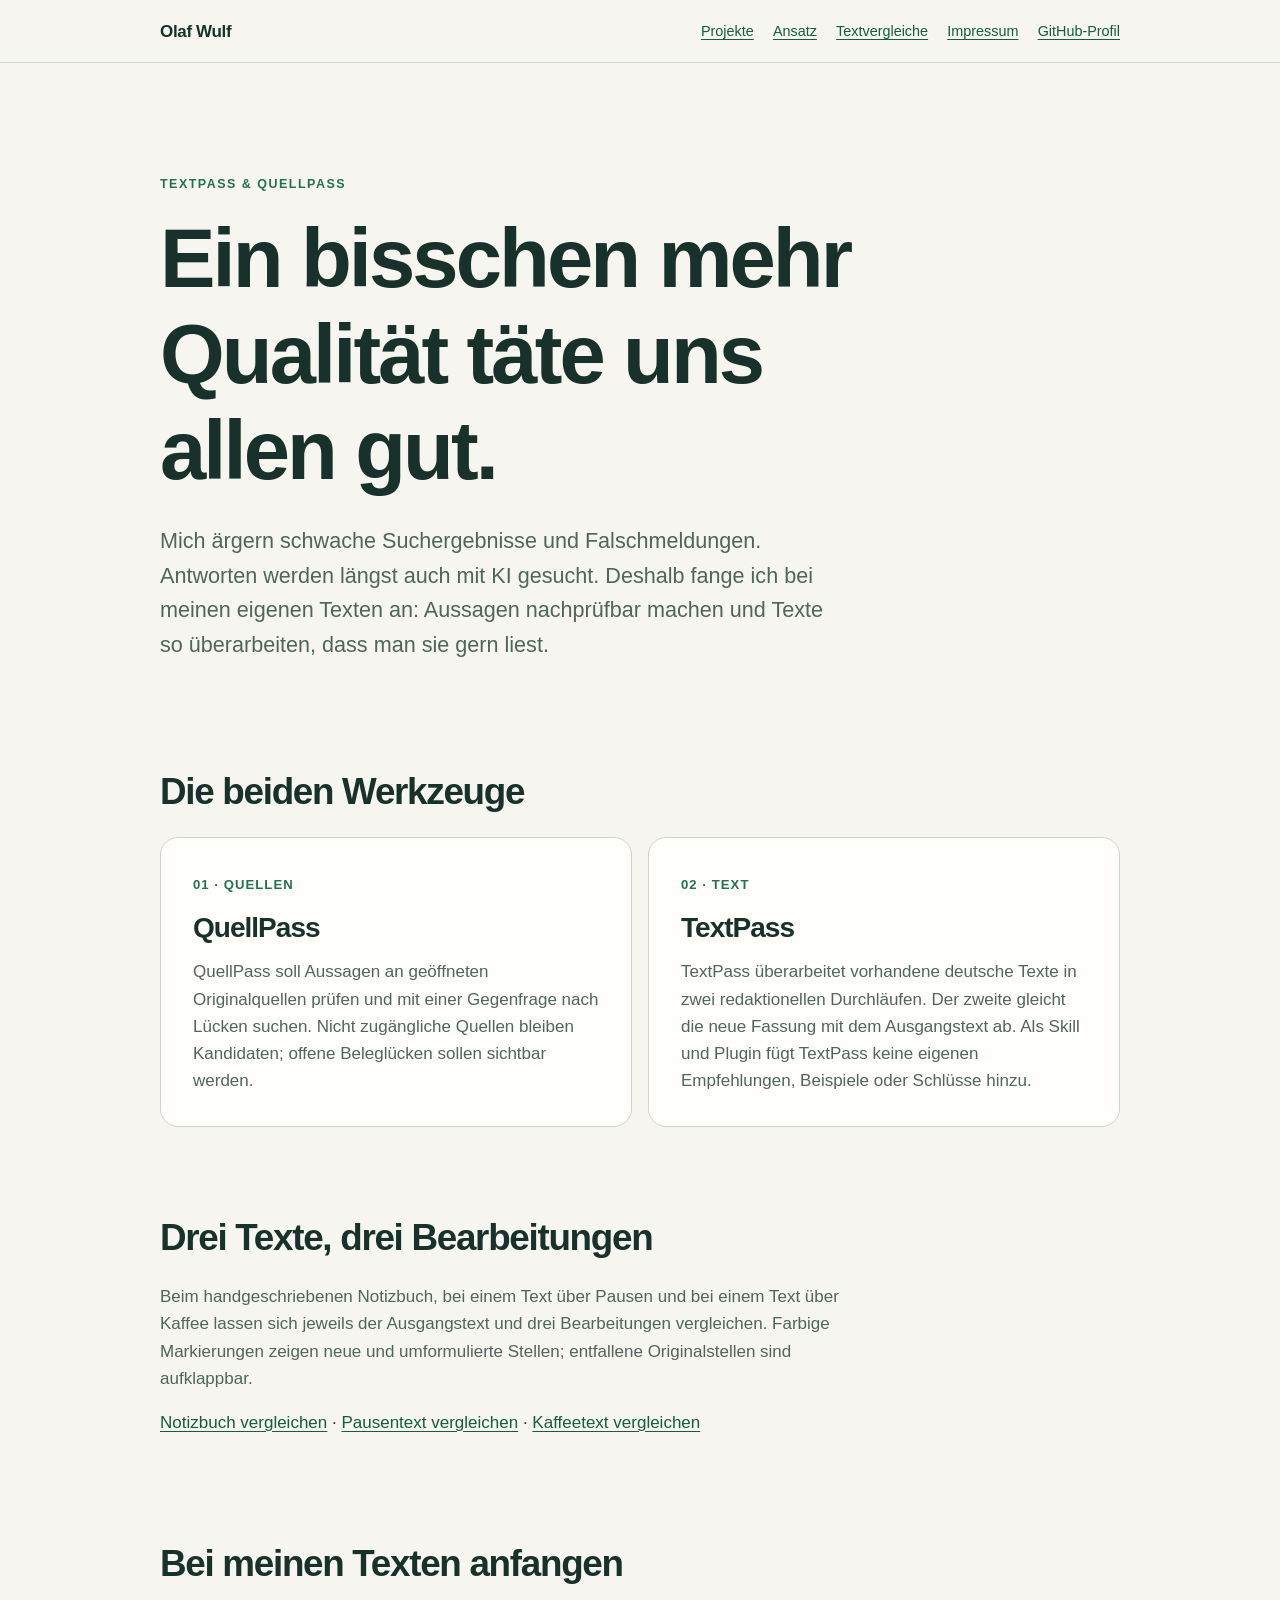
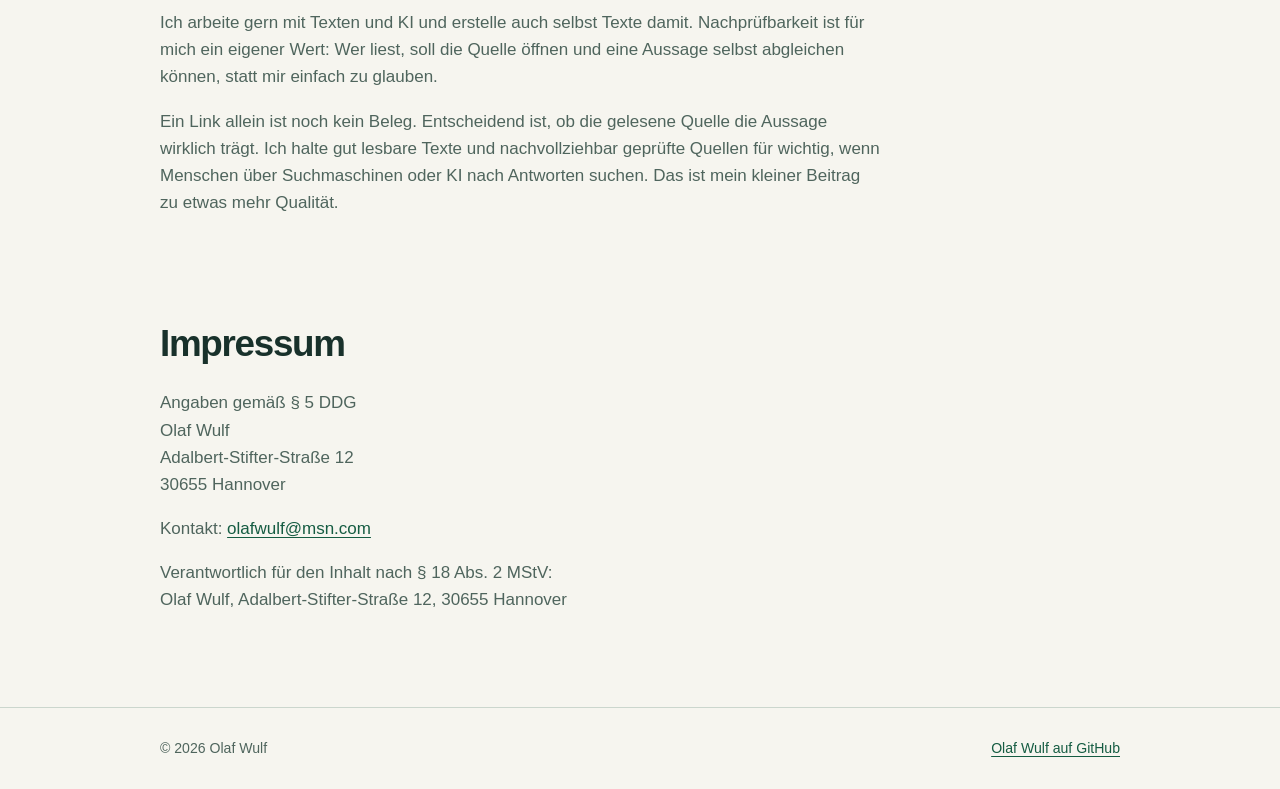
==== index.html @ defb48d1 "Add TextPass comparison pages" ====
<!doctype html>
<html lang="de">
  <head>
    <meta charset="utf-8">
    <meta name="viewport" content="width=device-width, initial-scale=1">
    <meta name="description" content="TextPass und QuellPass von Olaf Wulf: Quellen prüfen, vorhandene deutsche Texte überarbeiten und Ergebnisse nachvollziehbar halten.">
    <meta name="author" content="Olaf Wulf">
    <title>TextPass &amp; QuellPass — Olaf Wulf</title>
    <style>
      :root {
        color-scheme: light;
        --ink: #18312b;
        --muted: #4f655d;
        --paper: #f6f5ef;
        --card: #fffefa;
        --line: #cbd6cd;
        --accent: #237052;
      }

      * { box-sizing: border-box; }
      html { scroll-behavior: smooth; }
      body {
        margin: 0;
        background: var(--paper);
        color: var(--ink);
        font: 17px/1.6 -apple-system, BlinkMacSystemFont, "Segoe UI", sans-serif;
      }
      a { color: #155c42; text-underline-offset: .2em; }
      a:focus-visible { outline: 3px solid var(--accent); outline-offset: 4px; }
      .wrap { width: min(100% - 2.5rem, 960px); margin-inline: auto; }
      header { border-bottom: 1px solid var(--line); }
      .nav { display: flex; align-items: center; justify-content: space-between; gap: 1rem; padding-block: 1.1rem; }
      .brand { font-weight: 700; letter-spacing: -.02em; text-decoration: none; color: var(--ink); }
      nav { display: flex; flex-wrap: wrap; gap: .5rem 1.2rem; font-size: .9rem; }
      .hero { padding-block: clamp(4rem, 9vw, 7rem) 4rem; }
      .eyebrow { margin: 0 0 1rem; color: var(--accent); font-size: .78rem; font-weight: 700; letter-spacing: .12em; text-transform: uppercase; }
      h1, h2, h3 { line-height: 1.15; letter-spacing: -.035em; }
      h1 { max-width: 760px; margin: 0; font-size: clamp(2.7rem, 7vw, 5.2rem); }
      .lead { max-width: 670px; margin: 1.6rem 0 0; font-size: clamp(1.1rem, 2.4vw, 1.35rem); color: var(--muted); }
      section { padding-block: 2.8rem; }
      h2 { margin: 0 0 1.5rem; font-size: clamp(1.7rem, 4vw, 2.3rem); }
      .grid { display: grid; grid-template-columns: repeat(2, minmax(0, 1fr)); gap: 1rem; }
      .card { min-height: 260px; padding: clamp(1.4rem, 3vw, 2rem); background: var(--card); border: 1px solid var(--line); border-radius: 18px; }
      .card .step { color: var(--accent); font-size: .82rem; font-weight: 700; letter-spacing: .08em; text-transform: uppercase; }
      h3 { margin: .9rem 0; font-size: 1.75rem; }
      .card p { margin: 0; color: var(--muted); }
      .note { max-width: 720px; color: var(--muted); }
      footer { margin-top: 2rem; border-top: 1px solid var(--line); }
      .foot { display: flex; justify-content: space-between; gap: 1rem; flex-wrap: wrap; padding-block: 1.8rem; color: var(--muted); font-size: .88rem; }
      @media (max-width: 640px) {
        .nav { align-items: flex-start; flex-direction: column; }
        .grid { grid-template-columns: 1fr; }
        .card { min-height: 0; }
      }
      @media (prefers-reduced-motion: reduce) { html { scroll-behavior: auto; } }
    </style>
  </head>
  <body>
    <header>
      <div class="wrap nav">
        <a class="brand" href="#start">Olaf Wulf</a>
        <nav aria-label="Seitennavigation">
          <a href="#projekte">Projekte</a>
          <a href="#ansatz">Ansatz</a>
          <a href="#vergleich-titel">Textvergleiche</a>
          <a href="#impressum">Impressum</a>
          <a href="https://github.com/olwulf-commits">GitHub-Profil</a>
        </nav>
      </div>
    </header>

    <main id="start">
      <div class="wrap hero">
        <p class="eyebrow">TextPass &amp; QuellPass</p>
        <h1>Ein bisschen mehr Qualität täte uns allen gut.</h1>
        <p class="lead">Mich ärgern schwache Suchergebnisse und Falschmeldungen. Antworten werden längst auch mit KI gesucht. Deshalb fange ich bei meinen eigenen Texten an: Aussagen nachprüfbar machen und Texte so überarbeiten, dass man sie gern liest.</p>
      </div>

      <section id="projekte" class="wrap" aria-labelledby="projekte-titel">
        <h2 id="projekte-titel">Die beiden Werkzeuge</h2>
        <div class="grid">
          <article class="card">
            <span class="step">01 · Quellen</span>
            <h3>QuellPass</h3>
            <p>QuellPass soll Aussagen an geöffneten Originalquellen prüfen und mit einer Gegenfrage nach Lücken suchen. Nicht zugängliche Quellen bleiben Kandidaten; offene Beleglücken sollen sichtbar werden.</p>
          </article>
          <article class="card">
            <span class="step">02 · Text</span>
            <h3>TextPass</h3>
            <p>TextPass überarbeitet vorhandene deutsche Texte in zwei redaktionellen Durchläufen. Der zweite gleicht die neue Fassung mit dem Ausgangstext ab. Als Skill und Plugin fügt TextPass keine eigenen Empfehlungen, Beispiele oder Schlüsse hinzu.</p>
          </article>
        </div>
      </section>

      <section class="wrap" aria-labelledby="vergleich-titel">
        <h2 id="vergleich-titel">Drei Texte, drei Bearbeitungen</h2>
        <p class="note">Beim handgeschriebenen Notizbuch, bei einem Text über Pausen und bei einem Text über Kaffee lassen sich jeweils der Ausgangstext und drei Bearbeitungen vergleichen. Farbige Markierungen zeigen neue und umformulierte Stellen; entfallene Originalstellen sind aufklappbar.</p>
        <p><a href="notizbuch-vergleich.html">Notizbuch vergleichen</a> · <a href="pausen-vergleich.html">Pausentext vergleichen</a> · <a href="kaffee-vergleich.html">Kaffeetext vergleichen</a></p>
      </section>

      <section id="ansatz" class="wrap" aria-labelledby="ansatz-titel">
        <h2 id="ansatz-titel">Bei meinen Texten anfangen</h2>
        <p class="note">Ich arbeite gern mit Texten und KI und erstelle auch selbst Texte damit. Nachprüfbarkeit ist für mich ein eigener Wert: Wer liest, soll die Quelle öffnen und eine Aussage selbst abgleichen können, statt mir einfach zu glauben.</p>
        <p class="note">Ein Link allein ist noch kein Beleg. Entscheidend ist, ob die gelesene Quelle die Aussage wirklich trägt. Ich halte gut lesbare Texte und nachvollziehbar geprüfte Quellen für wichtig, wenn Menschen über Suchmaschinen oder KI nach Antworten suchen. Das ist mein kleiner Beitrag zu etwas mehr Qualität.</p>
      </section>

      <section id="impressum" class="wrap" aria-labelledby="impressum-titel">
        <h2 id="impressum-titel">Impressum</h2>
        <p class="note">Angaben gemäß § 5 DDG<br>Olaf Wulf<br>Adalbert-Stifter-Straße 12<br>30655 Hannover</p>
        <p class="note">Kontakt: <a href="mailto:olafwulf@msn.com">olafwulf@msn.com</a></p>
        <p class="note">Verantwortlich für den Inhalt nach § 18 Abs. 2 MStV:<br>Olaf Wulf, Adalbert-Stifter-Straße 12, 30655 Hannover</p>
      </section>
    </main>

    <footer>
      <div class="wrap foot">
        <span>© 2026 Olaf Wulf</span>
        <a href="https://github.com/olwulf-commits">Olaf Wulf auf GitHub</a>
      </div>
    </footer>
  </body>
</html>
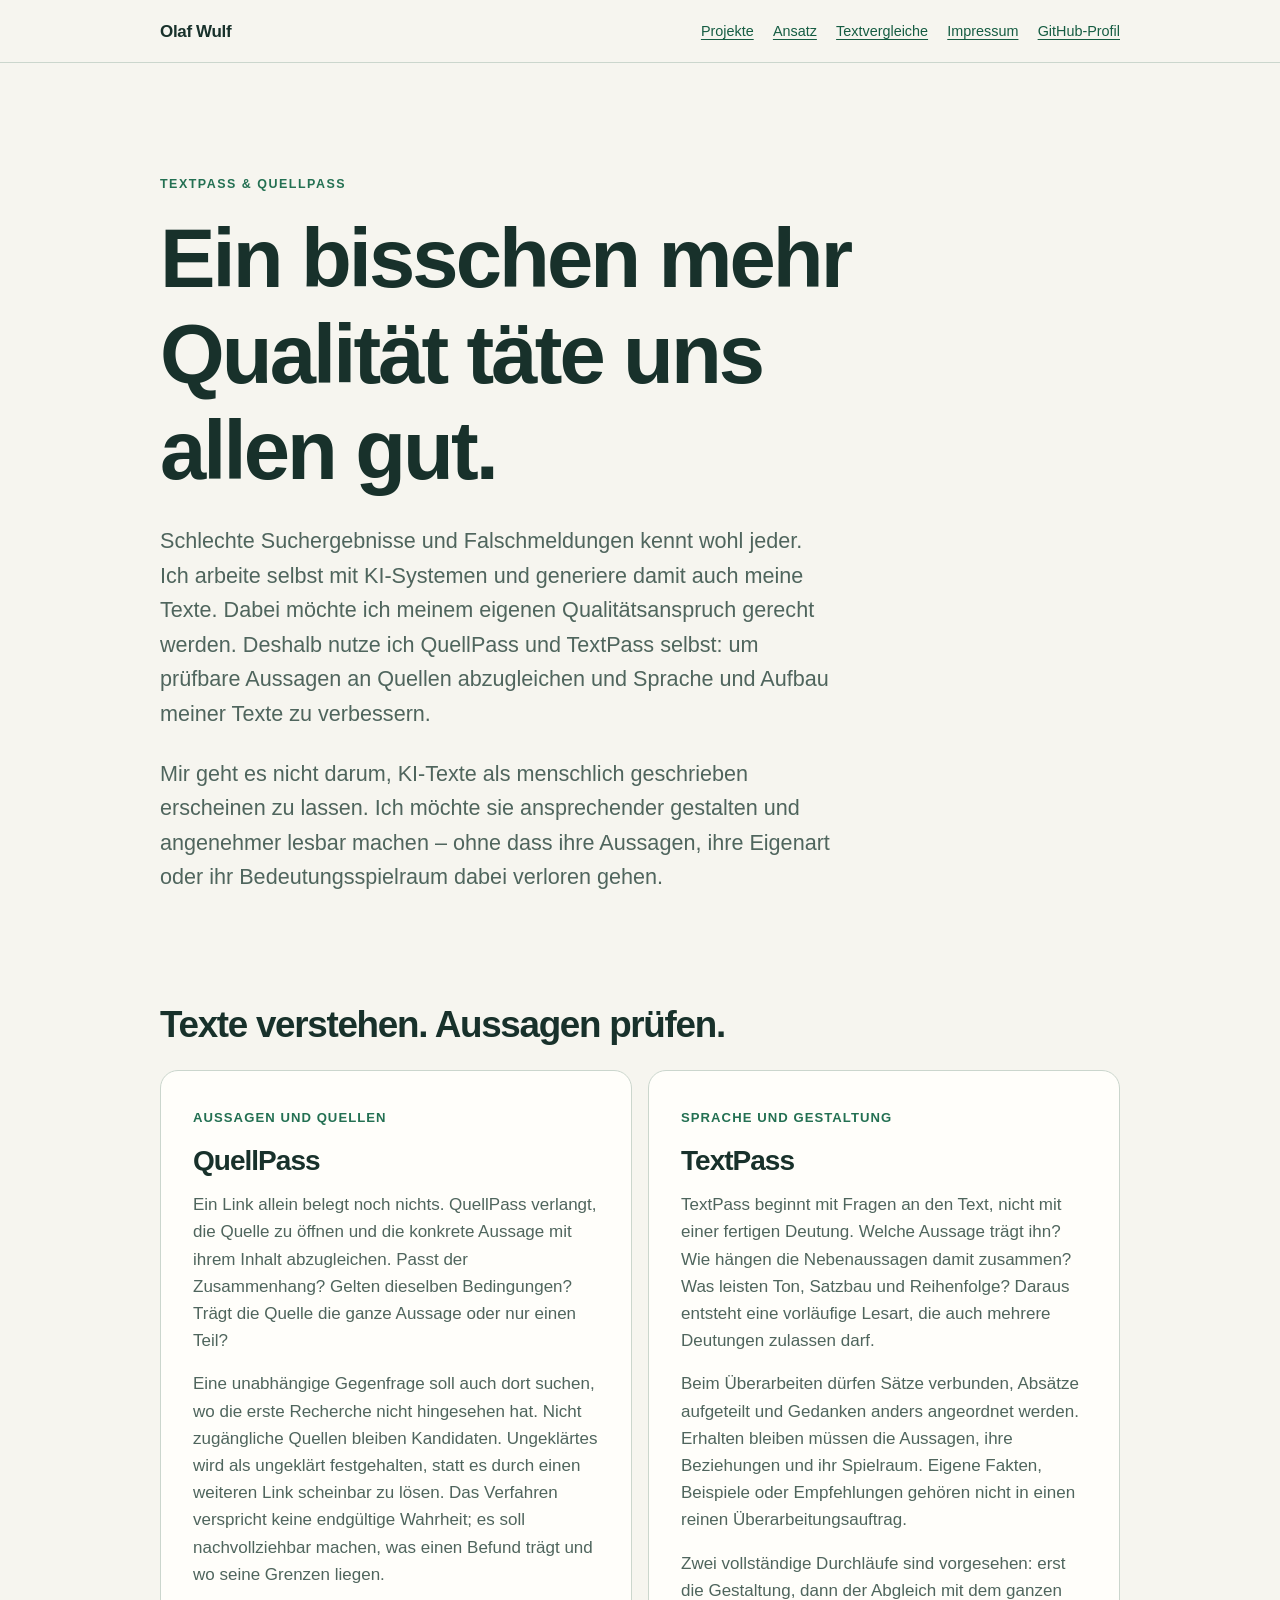
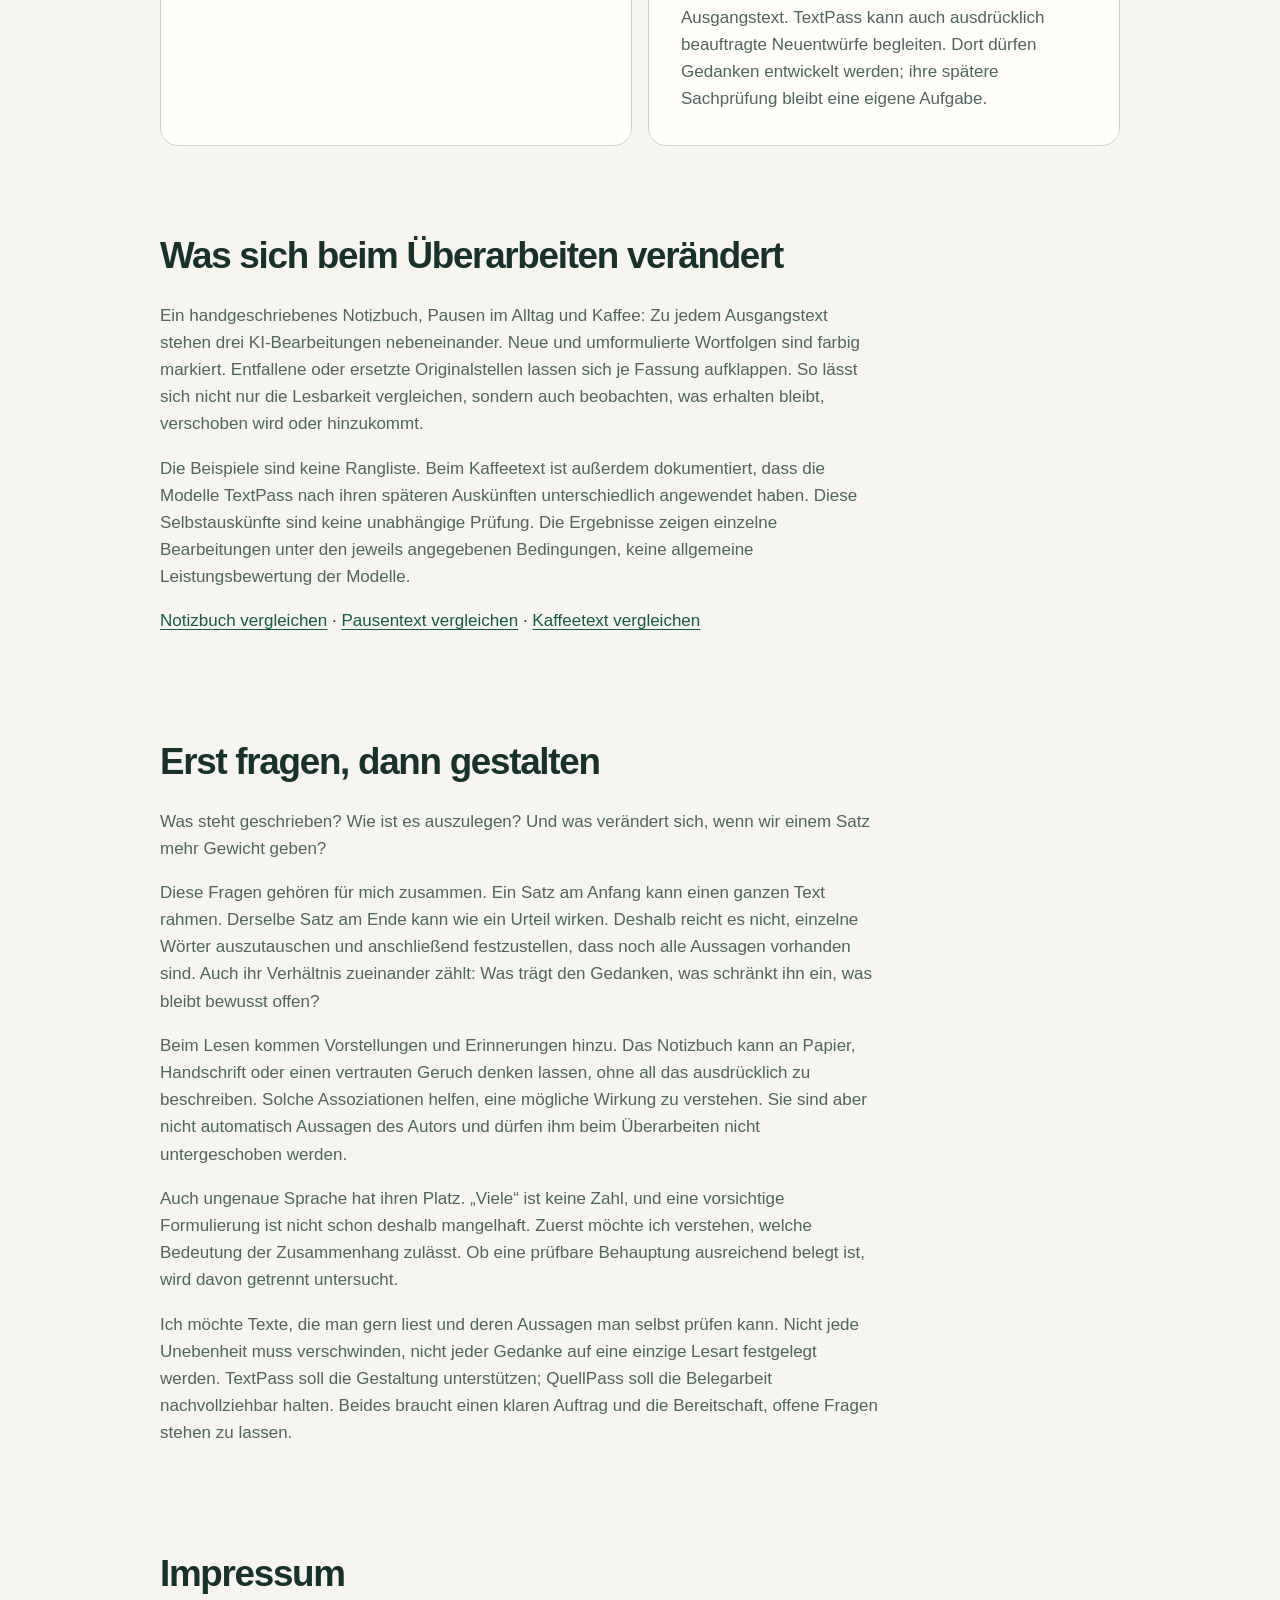
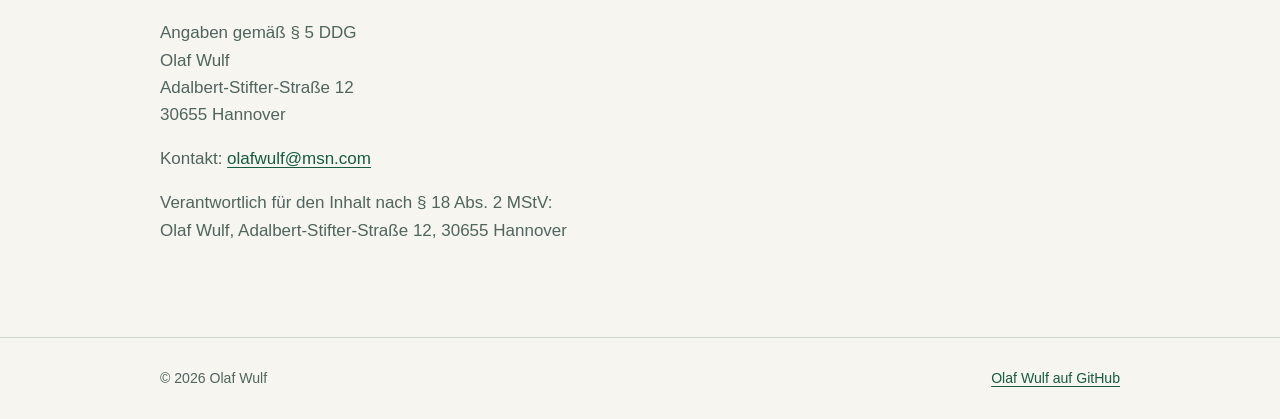
==== commit 8dc78d71: "Expand homepage approach and clarify personal use" ====
--- a/index.html
+++ b/index.html
@@ -3,7 +3,7 @@
   <head>
     <meta charset="utf-8">
     <meta name="viewport" content="width=device-width, initial-scale=1">
-    <meta name="description" content="TextPass und QuellPass von Olaf Wulf: Quellen prüfen, vorhandene deutsche Texte überarbeiten und Ergebnisse nachvollziehbar halten.">
+    <meta name="description" content="TextPass und QuellPass von Olaf Wulf: Texte durch Fragen verstehen, Sprache und Aufbau gestalten, Aussagen an Originalquellen prüfen.">
     <meta name="author" content="Olaf Wulf">
     <title>TextPass &amp; QuellPass — Olaf Wulf</title>
     <style>
@@ -44,6 +44,7 @@
       .card .step { color: var(--accent); font-size: .82rem; font-weight: 700; letter-spacing: .08em; text-transform: uppercase; }
       h3 { margin: .9rem 0; font-size: 1.75rem; }
       .card p { margin: 0; color: var(--muted); }
+      .card p + p { margin-top: 1rem; }
       .note { max-width: 720px; color: var(--muted); }
       footer { margin-top: 2rem; border-top: 1px solid var(--line); }
       .foot { display: flex; justify-content: space-between; gap: 1rem; flex-wrap: wrap; padding-block: 1.8rem; color: var(--muted); font-size: .88rem; }
@@ -73,35 +74,43 @@
       <div class="wrap hero">
         <p class="eyebrow">TextPass &amp; QuellPass</p>
         <h1>Ein bisschen mehr Qualität täte uns allen gut.</h1>
-        <p class="lead">Mich ärgern schwache Suchergebnisse und Falschmeldungen. Antworten werden längst auch mit KI gesucht. Deshalb fange ich bei meinen eigenen Texten an: Aussagen nachprüfbar machen und Texte so überarbeiten, dass man sie gern liest.</p>
+        <p class="lead">Schlechte Suchergebnisse und Falschmeldungen kennt wohl jeder. Ich arbeite selbst mit KI-Systemen und generiere damit auch meine Texte. Dabei möchte ich meinem eigenen Qualitätsanspruch gerecht werden. Deshalb nutze ich QuellPass und TextPass selbst: um prüfbare Aussagen an Quellen abzugleichen und Sprache und Aufbau meiner Texte zu verbessern.</p>
+        <p class="lead">Mir geht es nicht darum, KI-Texte als menschlich geschrieben erscheinen zu lassen. Ich möchte sie ansprechender gestalten und angenehmer lesbar machen – ohne dass ihre Aussagen, ihre Eigenart oder ihr Bedeutungsspielraum dabei verloren gehen.</p>
       </div>
 
       <section id="projekte" class="wrap" aria-labelledby="projekte-titel">
-        <h2 id="projekte-titel">Die beiden Werkzeuge</h2>
+        <h2 id="projekte-titel">Texte verstehen. Aussagen prüfen.</h2>
         <div class="grid">
           <article class="card">
-            <span class="step">01 · Quellen</span>
+            <span class="step">Aussagen und Quellen</span>
             <h3>QuellPass</h3>
-            <p>QuellPass soll Aussagen an geöffneten Originalquellen prüfen und mit einer Gegenfrage nach Lücken suchen. Nicht zugängliche Quellen bleiben Kandidaten; offene Beleglücken sollen sichtbar werden.</p>
+            <p>Ein Link allein belegt noch nichts. QuellPass verlangt, die Quelle zu öffnen und die konkrete Aussage mit ihrem Inhalt abzugleichen. Passt der Zusammenhang? Gelten dieselben Bedingungen? Trägt die Quelle die ganze Aussage oder nur einen Teil?</p>
+            <p>Eine unabhängige Gegenfrage soll auch dort suchen, wo die erste Recherche nicht hingesehen hat. Nicht zugängliche Quellen bleiben Kandidaten. Ungeklärtes wird als ungeklärt festgehalten, statt es durch einen weiteren Link scheinbar zu lösen. Das Verfahren verspricht keine endgültige Wahrheit; es soll nachvollziehbar machen, was einen Befund trägt und wo seine Grenzen liegen.</p>
           </article>
           <article class="card">
-            <span class="step">02 · Text</span>
+            <span class="step">Sprache und Gestaltung</span>
             <h3>TextPass</h3>
-            <p>TextPass überarbeitet vorhandene deutsche Texte in zwei redaktionellen Durchläufen. Der zweite gleicht die neue Fassung mit dem Ausgangstext ab. Als Skill und Plugin fügt TextPass keine eigenen Empfehlungen, Beispiele oder Schlüsse hinzu.</p>
+            <p>TextPass beginnt mit Fragen an den Text, nicht mit einer fertigen Deutung. Welche Aussage trägt ihn? Wie hängen die Nebenaussagen damit zusammen? Was leisten Ton, Satzbau und Reihenfolge? Daraus entsteht eine vorläufige Lesart, die auch mehrere Deutungen zulassen darf.</p>
+            <p>Beim Überarbeiten dürfen Sätze verbunden, Absätze aufgeteilt und Gedanken anders angeordnet werden. Erhalten bleiben müssen die Aussagen, ihre Beziehungen und ihr Spielraum. Eigene Fakten, Beispiele oder Empfehlungen gehören nicht in einen reinen Überarbeitungsauftrag.</p>
+            <p>Zwei vollständige Durchläufe sind vorgesehen: erst die Gestaltung, dann der Abgleich mit dem ganzen Ausgangstext. TextPass kann auch ausdrücklich beauftragte Neuentwürfe begleiten. Dort dürfen Gedanken entwickelt werden; ihre spätere Sachprüfung bleibt eine eigene Aufgabe.</p>
           </article>
         </div>
       </section>
 
       <section class="wrap" aria-labelledby="vergleich-titel">
-        <h2 id="vergleich-titel">Drei Texte, drei Bearbeitungen</h2>
-        <p class="note">Beim handgeschriebenen Notizbuch, bei einem Text über Pausen und bei einem Text über Kaffee lassen sich jeweils der Ausgangstext und drei Bearbeitungen vergleichen. Farbige Markierungen zeigen neue und umformulierte Stellen; entfallene Originalstellen sind aufklappbar.</p>
+        <h2 id="vergleich-titel">Was sich beim Überarbeiten verändert</h2>
+        <p class="note">Ein handgeschriebenes Notizbuch, Pausen im Alltag und Kaffee: Zu jedem Ausgangstext stehen drei KI-Bearbeitungen nebeneinander. Neue und umformulierte Wortfolgen sind farbig markiert. Entfallene oder ersetzte Originalstellen lassen sich je Fassung aufklappen. So lässt sich nicht nur die Lesbarkeit vergleichen, sondern auch beobachten, was erhalten bleibt, verschoben wird oder hinzukommt.</p>
+        <p class="note">Die Beispiele sind keine Rangliste. Beim Kaffeetext ist außerdem dokumentiert, dass die Modelle TextPass nach ihren späteren Auskünften unterschiedlich angewendet haben. Diese Selbstauskünfte sind keine unabhängige Prüfung. Die Ergebnisse zeigen einzelne Bearbeitungen unter den jeweils angegebenen Bedingungen, keine allgemeine Leistungsbewertung der Modelle.</p>
         <p><a href="notizbuch-vergleich.html">Notizbuch vergleichen</a> · <a href="pausen-vergleich.html">Pausentext vergleichen</a> · <a href="kaffee-vergleich.html">Kaffeetext vergleichen</a></p>
       </section>
 
       <section id="ansatz" class="wrap" aria-labelledby="ansatz-titel">
-        <h2 id="ansatz-titel">Bei meinen Texten anfangen</h2>
-        <p class="note">Ich arbeite gern mit Texten und KI und erstelle auch selbst Texte damit. Nachprüfbarkeit ist für mich ein eigener Wert: Wer liest, soll die Quelle öffnen und eine Aussage selbst abgleichen können, statt mir einfach zu glauben.</p>
-        <p class="note">Ein Link allein ist noch kein Beleg. Entscheidend ist, ob die gelesene Quelle die Aussage wirklich trägt. Ich halte gut lesbare Texte und nachvollziehbar geprüfte Quellen für wichtig, wenn Menschen über Suchmaschinen oder KI nach Antworten suchen. Das ist mein kleiner Beitrag zu etwas mehr Qualität.</p>
+        <h2 id="ansatz-titel">Erst fragen, dann gestalten</h2>
+        <p class="note">Was steht geschrieben? Wie ist es auszulegen? Und was verändert sich, wenn wir einem Satz mehr Gewicht geben?</p>
+        <p class="note">Diese Fragen gehören für mich zusammen. Ein Satz am Anfang kann einen ganzen Text rahmen. Derselbe Satz am Ende kann wie ein Urteil wirken. Deshalb reicht es nicht, einzelne Wörter auszutauschen und anschließend festzustellen, dass noch alle Aussagen vorhanden sind. Auch ihr Verhältnis zueinander zählt: Was trägt den Gedanken, was schränkt ihn ein, was bleibt bewusst offen?</p>
+        <p class="note">Beim Lesen kommen Vorstellungen und Erinnerungen hinzu. Das Notizbuch kann an Papier, Handschrift oder einen vertrauten Geruch denken lassen, ohne all das ausdrücklich zu beschreiben. Solche Assoziationen helfen, eine mögliche Wirkung zu verstehen. Sie sind aber nicht automatisch Aussagen des Autors und dürfen ihm beim Überarbeiten nicht untergeschoben werden.</p>
+        <p class="note">Auch ungenaue Sprache hat ihren Platz. „Viele“ ist keine Zahl, und eine vorsichtige Formulierung ist nicht schon deshalb mangelhaft. Zuerst möchte ich verstehen, welche Bedeutung der Zusammenhang zulässt. Ob eine prüfbare Behauptung ausreichend belegt ist, wird davon getrennt untersucht.</p>
+        <p class="note">Ich möchte Texte, die man gern liest und deren Aussagen man selbst prüfen kann. Nicht jede Unebenheit muss verschwinden, nicht jeder Gedanke auf eine einzige Lesart festgelegt werden. TextPass soll die Gestaltung unterstützen; QuellPass soll die Belegarbeit nachvollziehbar halten. Beides braucht einen klaren Auftrag und die Bereitschaft, offene Fragen stehen zu lassen.</p>
       </section>
 
       <section id="impressum" class="wrap" aria-labelledby="impressum-titel">
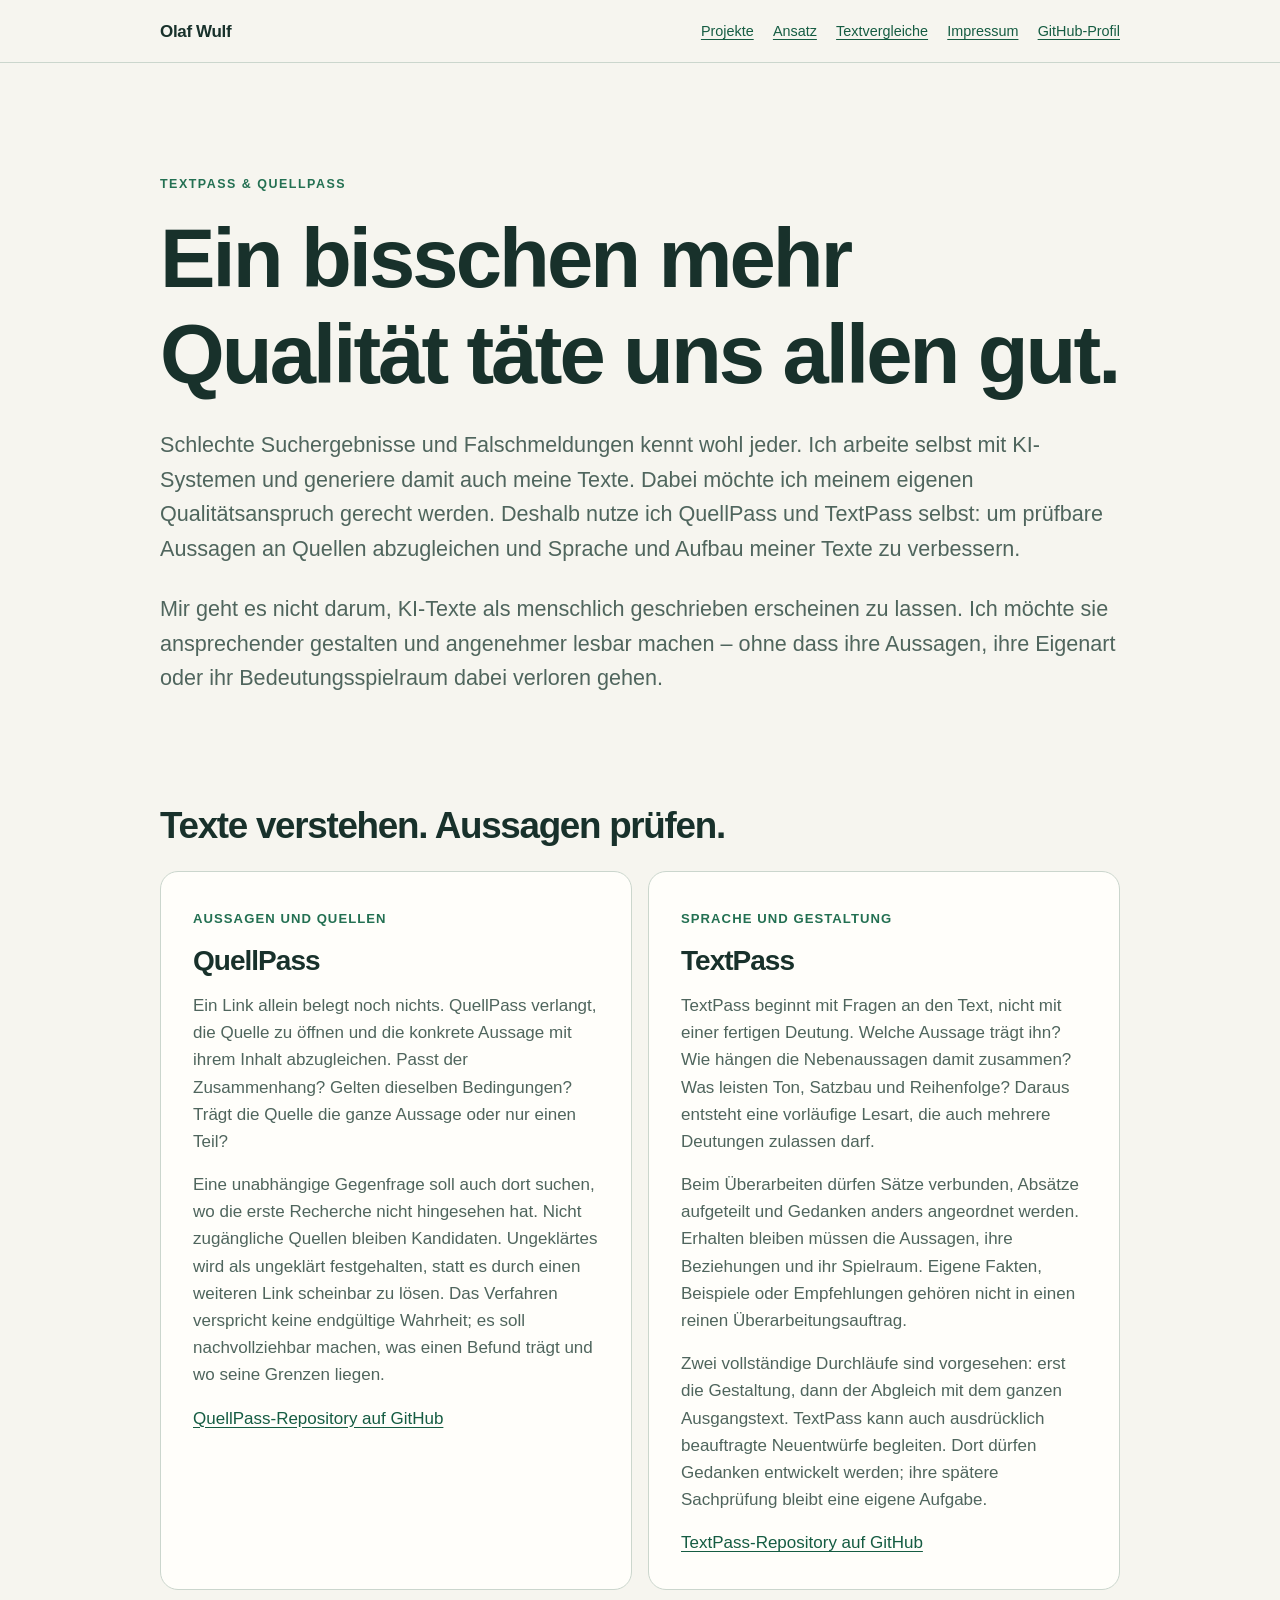
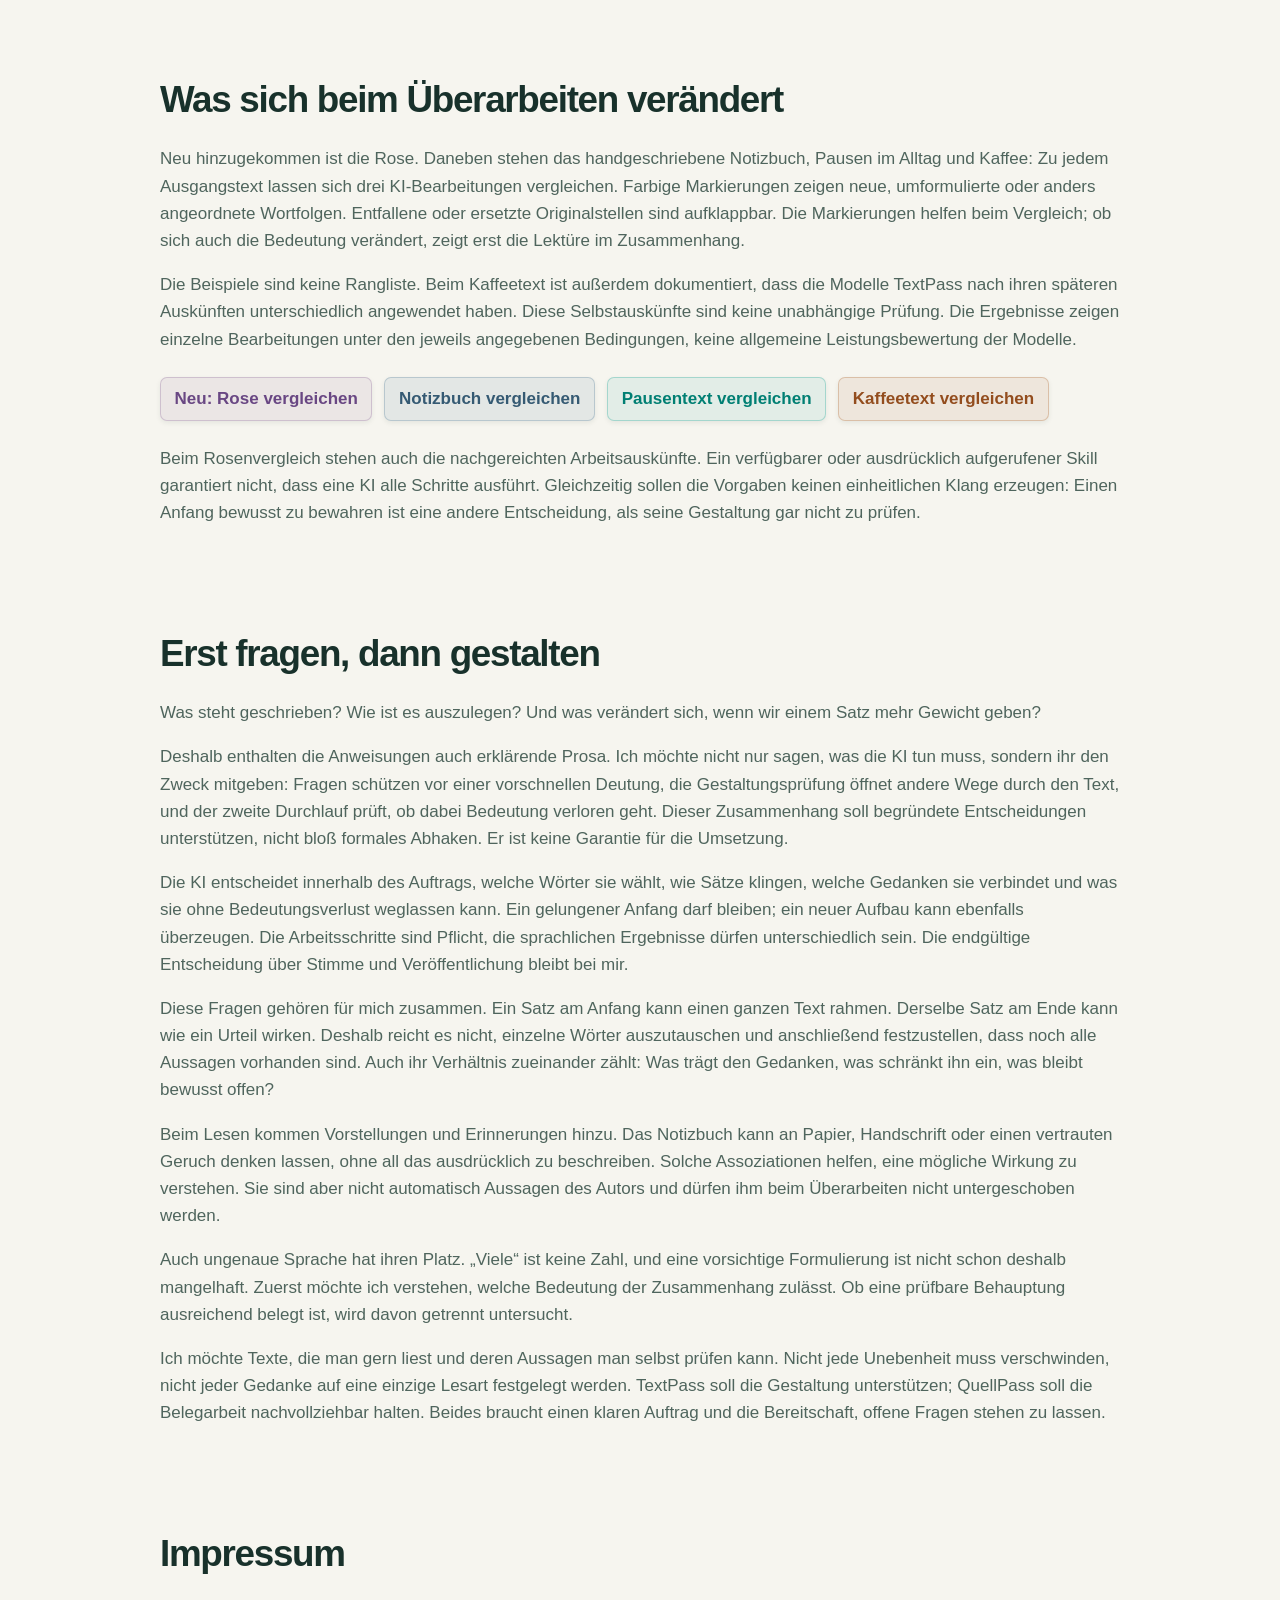
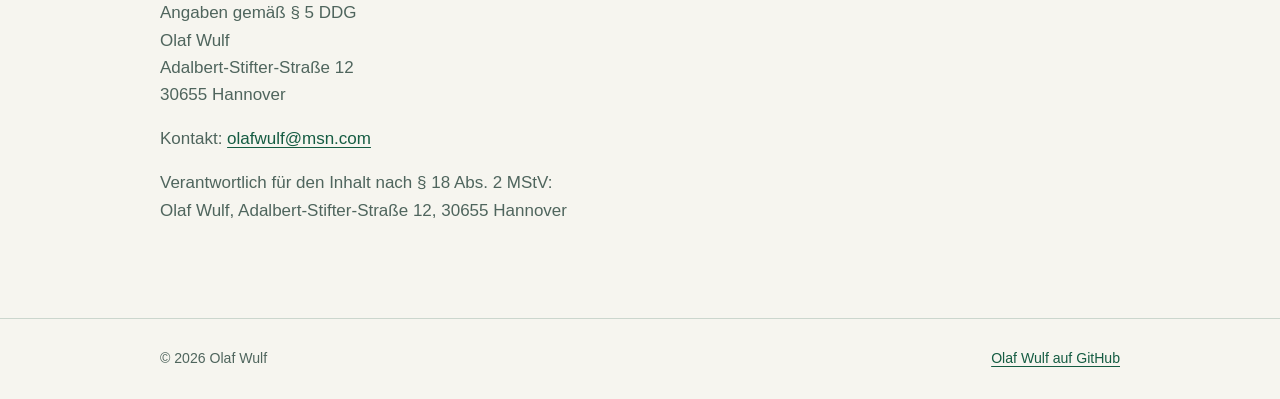
==== commit 4c51338f: "Add rose comparison and consistent colored cross-navigation" ====
--- a/index.html
+++ b/index.html
@@ -35,8 +35,8 @@
       .hero { padding-block: clamp(4rem, 9vw, 7rem) 4rem; }
       .eyebrow { margin: 0 0 1rem; color: var(--accent); font-size: .78rem; font-weight: 700; letter-spacing: .12em; text-transform: uppercase; }
       h1, h2, h3 { line-height: 1.15; letter-spacing: -.035em; }
-      h1 { max-width: 760px; margin: 0; font-size: clamp(2.7rem, 7vw, 5.2rem); }
-      .lead { max-width: 670px; margin: 1.6rem 0 0; font-size: clamp(1.1rem, 2.4vw, 1.35rem); color: var(--muted); }
+      h1 { margin: 0; font-size: clamp(2.7rem, 7vw, 5.2rem); }
+      .lead { margin: 1.6rem 0 0; font-size: clamp(1.1rem, 2.4vw, 1.35rem); color: var(--muted); }
       section { padding-block: 2.8rem; }
       h2 { margin: 0 0 1.5rem; font-size: clamp(1.7rem, 4vw, 2.3rem); }
       .grid { display: grid; grid-template-columns: repeat(2, minmax(0, 1fr)); gap: 1rem; }
@@ -45,7 +45,19 @@
       h3 { margin: .9rem 0; font-size: 1.75rem; }
       .card p { margin: 0; color: var(--muted); }
       .card p + p { margin-top: 1rem; }
-      .note { max-width: 720px; color: var(--muted); }
+      .note { color: var(--muted); }
+      .comparison-links { display: flex; flex-wrap: wrap; gap: .75rem; margin-block: 1.5rem; }
+      .comparison-links a {
+        display: inline-flex; align-items: center; min-height: 44px; max-width: 100%;
+        padding: .45rem .85rem; border: 1px solid var(--label-border); border-radius: 7px;
+        background: var(--label-bg); color: var(--label-ink); font-weight: 650;
+        text-decoration: none; box-shadow: 0 2px 5px rgb(24 49 43 / 8%);
+      }
+      .comparison-links a:hover { text-decoration: underline; box-shadow: 0 2px 7px rgb(24 49 43 / 15%); }
+      .comparison-links .rose { --label-bg: rgb(139 102 151 / 10%); --label-border: rgb(139 102 151 / 30%); --label-ink: #694783; }
+      .comparison-links .notebook { --label-bg: rgb(52 101 137 / 9%); --label-border: rgb(52 101 137 / 25%); --label-ink: #355a73; }
+      .comparison-links .pause { --label-bg: rgb(0 151 136 / 8%); --label-border: rgb(0 151 136 / 28%); --label-ink: #007f73; }
+      .comparison-links .coffee { --label-bg: rgb(166 91 35 / 9%); --label-border: rgb(166 91 35 / 28%); --label-ink: #934d1e; }
       footer { margin-top: 2rem; border-top: 1px solid var(--line); }
       .foot { display: flex; justify-content: space-between; gap: 1rem; flex-wrap: wrap; padding-block: 1.8rem; color: var(--muted); font-size: .88rem; }
       @media (max-width: 640px) {
@@ -86,6 +98,7 @@
             <h3>QuellPass</h3>
             <p>Ein Link allein belegt noch nichts. QuellPass verlangt, die Quelle zu öffnen und die konkrete Aussage mit ihrem Inhalt abzugleichen. Passt der Zusammenhang? Gelten dieselben Bedingungen? Trägt die Quelle die ganze Aussage oder nur einen Teil?</p>
             <p>Eine unabhängige Gegenfrage soll auch dort suchen, wo die erste Recherche nicht hingesehen hat. Nicht zugängliche Quellen bleiben Kandidaten. Ungeklärtes wird als ungeklärt festgehalten, statt es durch einen weiteren Link scheinbar zu lösen. Das Verfahren verspricht keine endgültige Wahrheit; es soll nachvollziehbar machen, was einen Befund trägt und wo seine Grenzen liegen.</p>
+            <p><a href="https://github.com/olwulf-commits/quellpass">QuellPass-Repository auf GitHub</a></p>
           </article>
           <article class="card">
             <span class="step">Sprache und Gestaltung</span>
@@ -93,20 +106,29 @@
             <p>TextPass beginnt mit Fragen an den Text, nicht mit einer fertigen Deutung. Welche Aussage trägt ihn? Wie hängen die Nebenaussagen damit zusammen? Was leisten Ton, Satzbau und Reihenfolge? Daraus entsteht eine vorläufige Lesart, die auch mehrere Deutungen zulassen darf.</p>
             <p>Beim Überarbeiten dürfen Sätze verbunden, Absätze aufgeteilt und Gedanken anders angeordnet werden. Erhalten bleiben müssen die Aussagen, ihre Beziehungen und ihr Spielraum. Eigene Fakten, Beispiele oder Empfehlungen gehören nicht in einen reinen Überarbeitungsauftrag.</p>
             <p>Zwei vollständige Durchläufe sind vorgesehen: erst die Gestaltung, dann der Abgleich mit dem ganzen Ausgangstext. TextPass kann auch ausdrücklich beauftragte Neuentwürfe begleiten. Dort dürfen Gedanken entwickelt werden; ihre spätere Sachprüfung bleibt eine eigene Aufgabe.</p>
+            <p><a href="https://github.com/olwulf-commits/textpass">TextPass-Repository auf GitHub</a></p>
           </article>
         </div>
       </section>
 
       <section class="wrap" aria-labelledby="vergleich-titel">
         <h2 id="vergleich-titel">Was sich beim Überarbeiten verändert</h2>
-        <p class="note">Ein handgeschriebenes Notizbuch, Pausen im Alltag und Kaffee: Zu jedem Ausgangstext stehen drei KI-Bearbeitungen nebeneinander. Neue und umformulierte Wortfolgen sind farbig markiert. Entfallene oder ersetzte Originalstellen lassen sich je Fassung aufklappen. So lässt sich nicht nur die Lesbarkeit vergleichen, sondern auch beobachten, was erhalten bleibt, verschoben wird oder hinzukommt.</p>
+        <p class="note">Neu hinzugekommen ist die Rose. Daneben stehen das handgeschriebene Notizbuch, Pausen im Alltag und Kaffee: Zu jedem Ausgangstext lassen sich drei KI-Bearbeitungen vergleichen. Farbige Markierungen zeigen neue, umformulierte oder anders angeordnete Wortfolgen. Entfallene oder ersetzte Originalstellen sind aufklappbar. Die Markierungen helfen beim Vergleich; ob sich auch die Bedeutung verändert, zeigt erst die Lektüre im Zusammenhang.</p>
         <p class="note">Die Beispiele sind keine Rangliste. Beim Kaffeetext ist außerdem dokumentiert, dass die Modelle TextPass nach ihren späteren Auskünften unterschiedlich angewendet haben. Diese Selbstauskünfte sind keine unabhängige Prüfung. Die Ergebnisse zeigen einzelne Bearbeitungen unter den jeweils angegebenen Bedingungen, keine allgemeine Leistungsbewertung der Modelle.</p>
-        <p><a href="notizbuch-vergleich.html">Notizbuch vergleichen</a> · <a href="pausen-vergleich.html">Pausentext vergleichen</a> · <a href="kaffee-vergleich.html">Kaffeetext vergleichen</a></p>
+        <div class="comparison-links" aria-label="Textvergleiche">
+          <a class="rose" href="rose-vergleich.html">Neu: Rose vergleichen</a>
+          <a class="notebook" href="notizbuch-vergleich.html">Notizbuch vergleichen</a>
+          <a class="pause" href="pausen-vergleich.html">Pausentext vergleichen</a>
+          <a class="coffee" href="kaffee-vergleich.html">Kaffeetext vergleichen</a>
+        </div>
+        <p class="note">Beim Rosenvergleich stehen auch die nachgereichten Arbeitsauskünfte. Ein verfügbarer oder ausdrücklich aufgerufener Skill garantiert nicht, dass eine KI alle Schritte ausführt. Gleichzeitig sollen die Vorgaben keinen einheitlichen Klang erzeugen: Einen Anfang bewusst zu bewahren ist eine andere Entscheidung, als seine Gestaltung gar nicht zu prüfen.</p>
       </section>
 
       <section id="ansatz" class="wrap" aria-labelledby="ansatz-titel">
         <h2 id="ansatz-titel">Erst fragen, dann gestalten</h2>
         <p class="note">Was steht geschrieben? Wie ist es auszulegen? Und was verändert sich, wenn wir einem Satz mehr Gewicht geben?</p>
+        <p class="note">Deshalb enthalten die Anweisungen auch erklärende Prosa. Ich möchte nicht nur sagen, was die KI tun muss, sondern ihr den Zweck mitgeben: Fragen schützen vor einer vorschnellen Deutung, die Gestaltungsprüfung öffnet andere Wege durch den Text, und der zweite Durchlauf prüft, ob dabei Bedeutung verloren geht. Dieser Zusammenhang soll begründete Entscheidungen unterstützen, nicht bloß formales Abhaken. Er ist keine Garantie für die Umsetzung.</p>
+        <p class="note">Die KI entscheidet innerhalb des Auftrags, welche Wörter sie wählt, wie Sätze klingen, welche Gedanken sie verbindet und was sie ohne Bedeutungsverlust weglassen kann. Ein gelungener Anfang darf bleiben; ein neuer Aufbau kann ebenfalls überzeugen. Die Arbeitsschritte sind Pflicht, die sprachlichen Ergebnisse dürfen unterschiedlich sein. Die endgültige Entscheidung über Stimme und Veröffentlichung bleibt bei mir.</p>
         <p class="note">Diese Fragen gehören für mich zusammen. Ein Satz am Anfang kann einen ganzen Text rahmen. Derselbe Satz am Ende kann wie ein Urteil wirken. Deshalb reicht es nicht, einzelne Wörter auszutauschen und anschließend festzustellen, dass noch alle Aussagen vorhanden sind. Auch ihr Verhältnis zueinander zählt: Was trägt den Gedanken, was schränkt ihn ein, was bleibt bewusst offen?</p>
         <p class="note">Beim Lesen kommen Vorstellungen und Erinnerungen hinzu. Das Notizbuch kann an Papier, Handschrift oder einen vertrauten Geruch denken lassen, ohne all das ausdrücklich zu beschreiben. Solche Assoziationen helfen, eine mögliche Wirkung zu verstehen. Sie sind aber nicht automatisch Aussagen des Autors und dürfen ihm beim Überarbeiten nicht untergeschoben werden.</p>
         <p class="note">Auch ungenaue Sprache hat ihren Platz. „Viele“ ist keine Zahl, und eine vorsichtige Formulierung ist nicht schon deshalb mangelhaft. Zuerst möchte ich verstehen, welche Bedeutung der Zusammenhang zulässt. Ob eine prüfbare Behauptung ausreichend belegt ist, wird davon getrennt untersucht.</p>
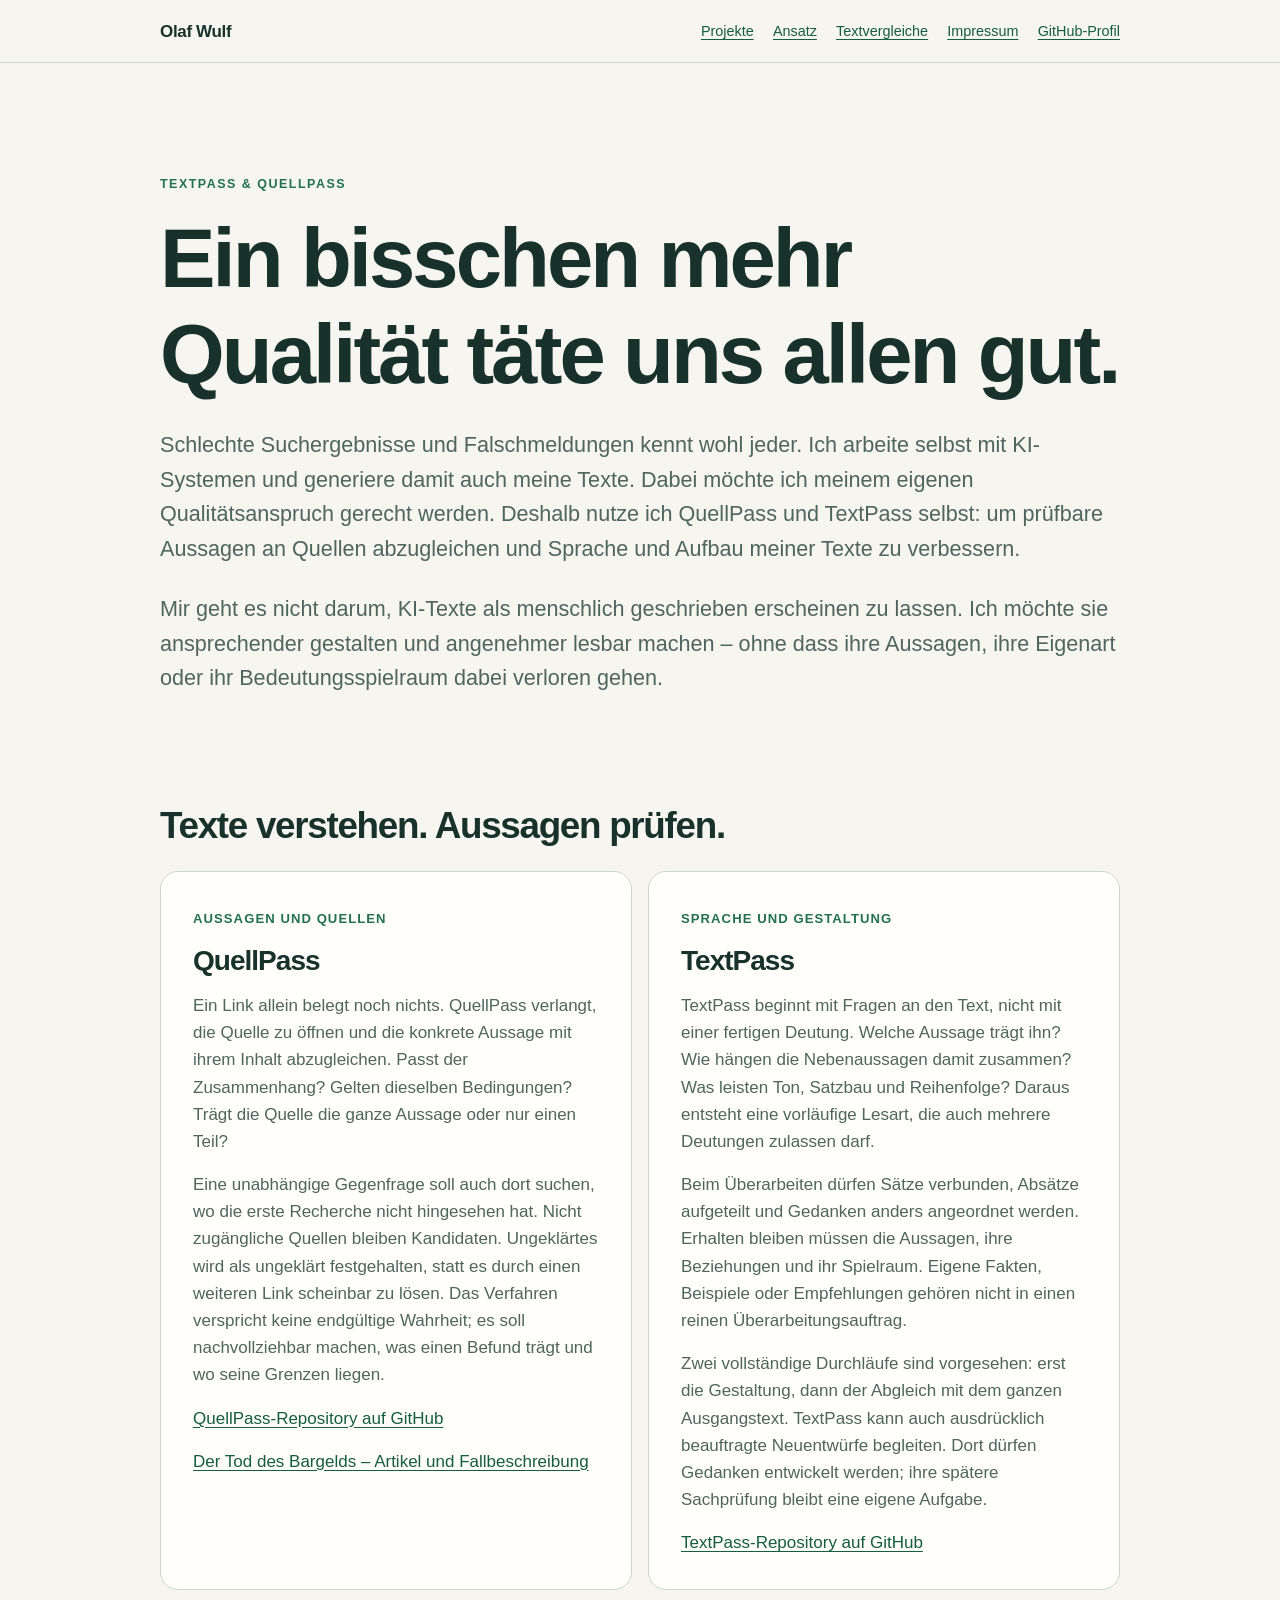
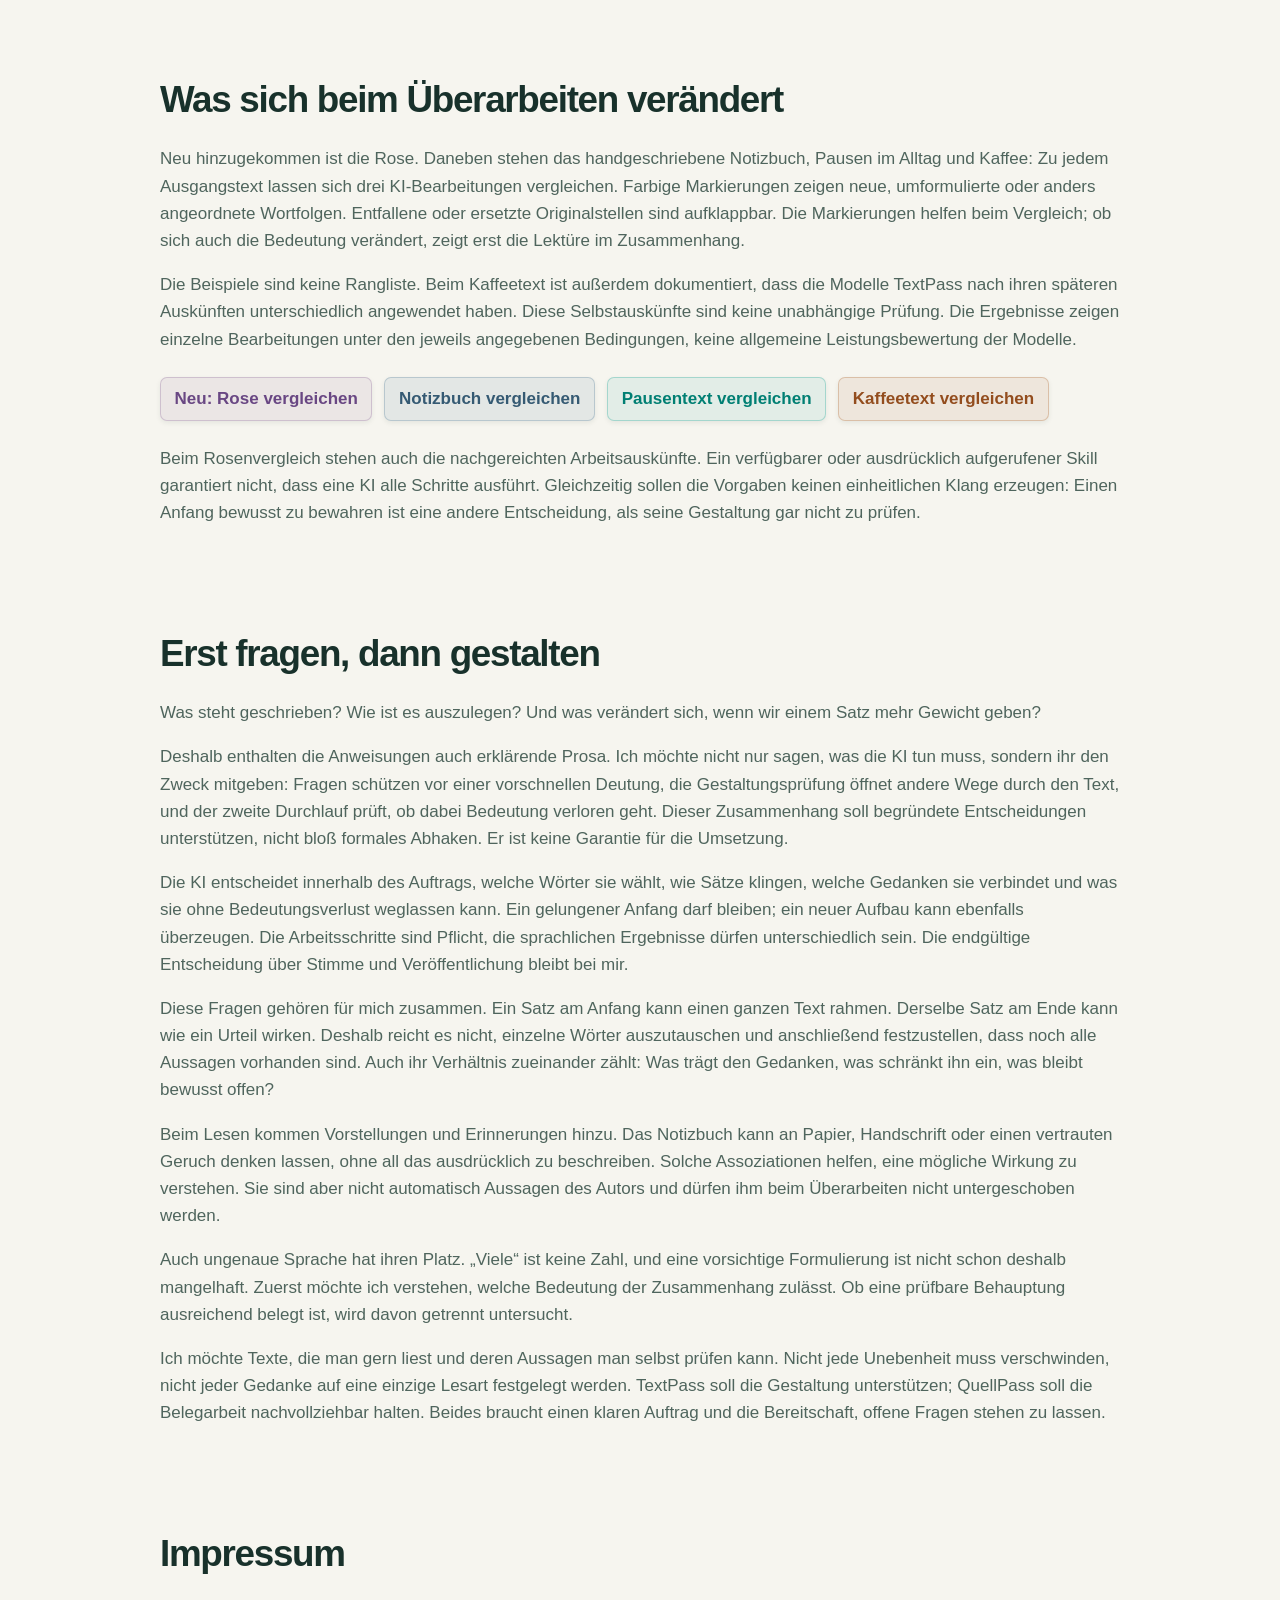
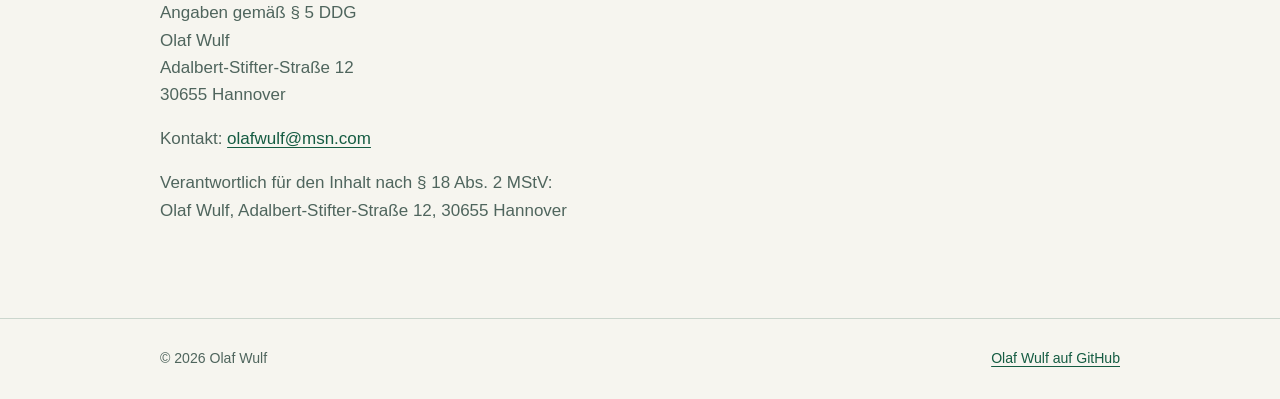
==== commit e1a8cd0b: "docs: link cash article from project homepage" ====
--- a/index.html
+++ b/index.html
@@ -99,6 +99,7 @@
             <p>Ein Link allein belegt noch nichts. QuellPass verlangt, die Quelle zu öffnen und die konkrete Aussage mit ihrem Inhalt abzugleichen. Passt der Zusammenhang? Gelten dieselben Bedingungen? Trägt die Quelle die ganze Aussage oder nur einen Teil?</p>
             <p>Eine unabhängige Gegenfrage soll auch dort suchen, wo die erste Recherche nicht hingesehen hat. Nicht zugängliche Quellen bleiben Kandidaten. Ungeklärtes wird als ungeklärt festgehalten, statt es durch einen weiteren Link scheinbar zu lösen. Das Verfahren verspricht keine endgültige Wahrheit; es soll nachvollziehbar machen, was einen Befund trägt und wo seine Grenzen liegen.</p>
             <p><a href="https://github.com/olwulf-commits/quellpass">QuellPass-Repository auf GitHub</a></p>
+            <p><a href="https://github.com/olwulf-commits/quellpass/blob/main/FALLSTUDIE_BARGELD.md#der-tod-des-bargelds">Der Tod des Bargelds – Artikel und Fallbeschreibung</a></p>
           </article>
           <article class="card">
             <span class="step">Sprache und Gestaltung</span>
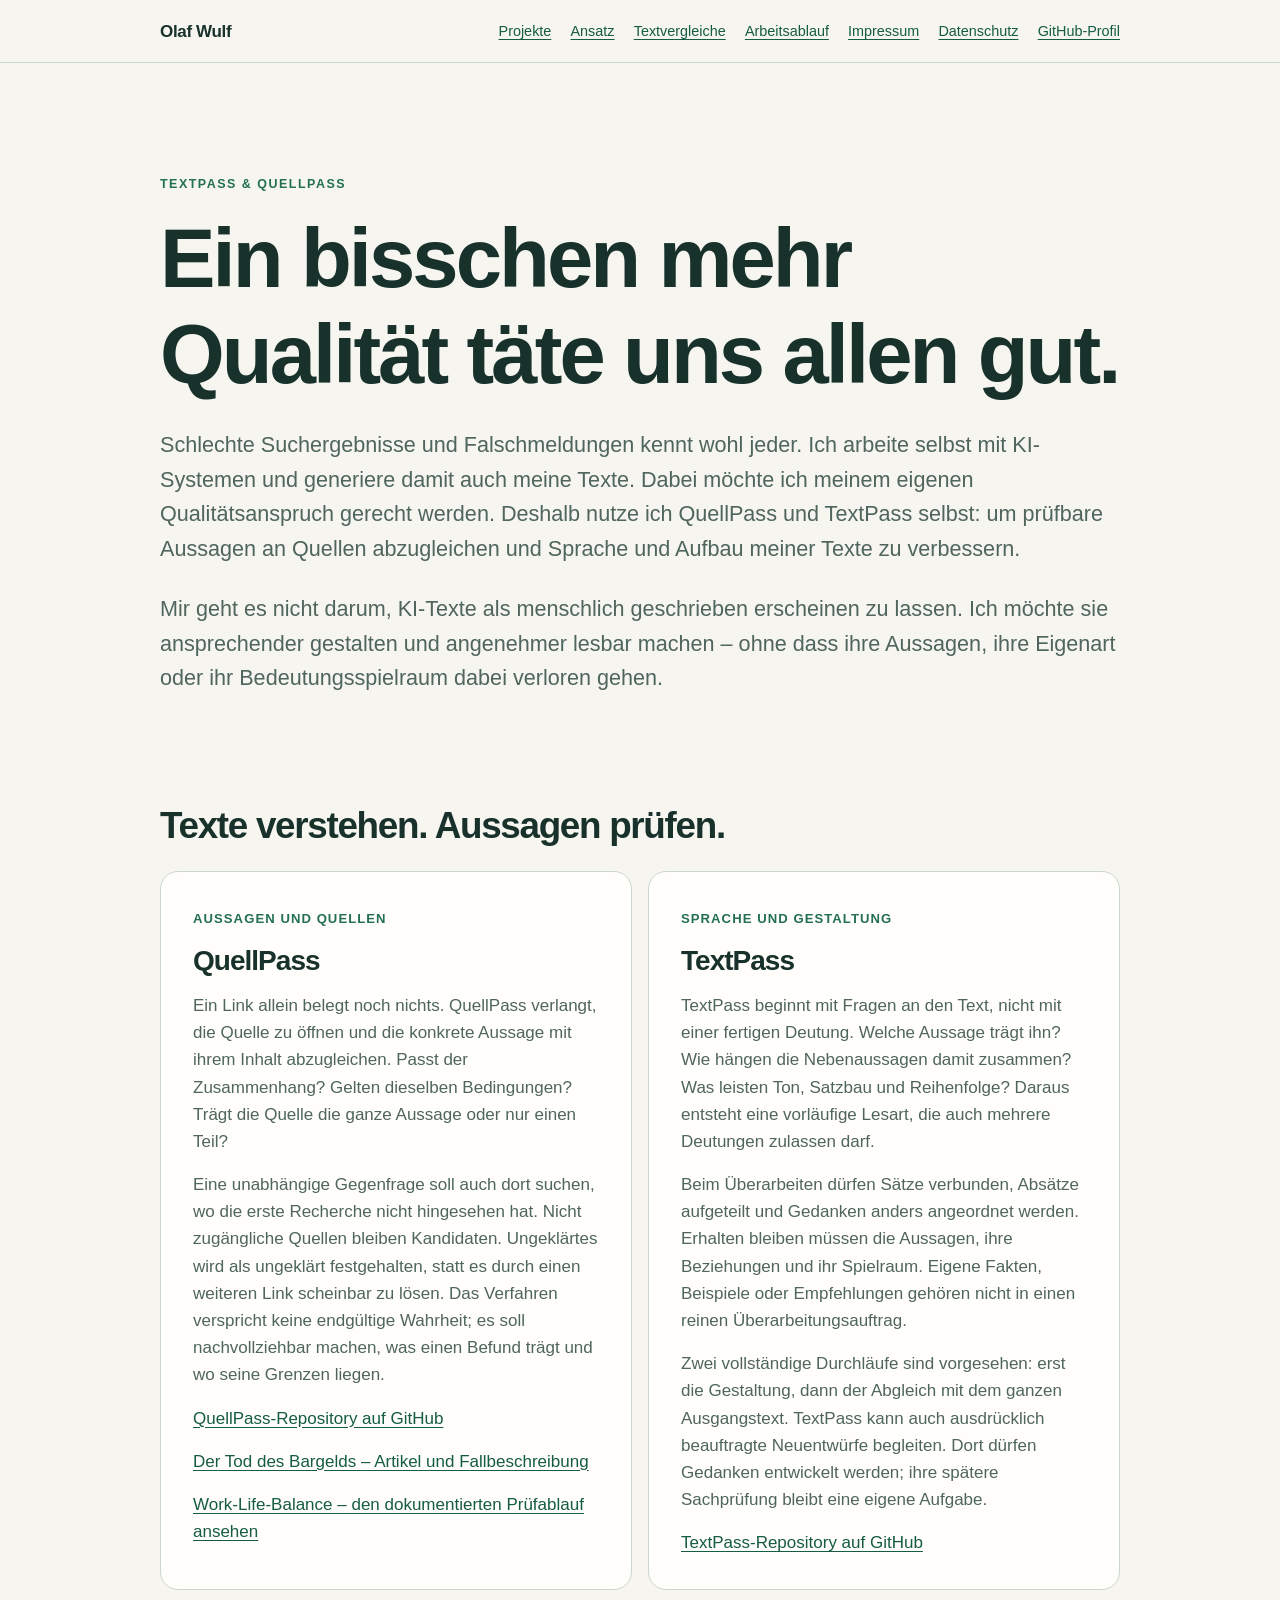
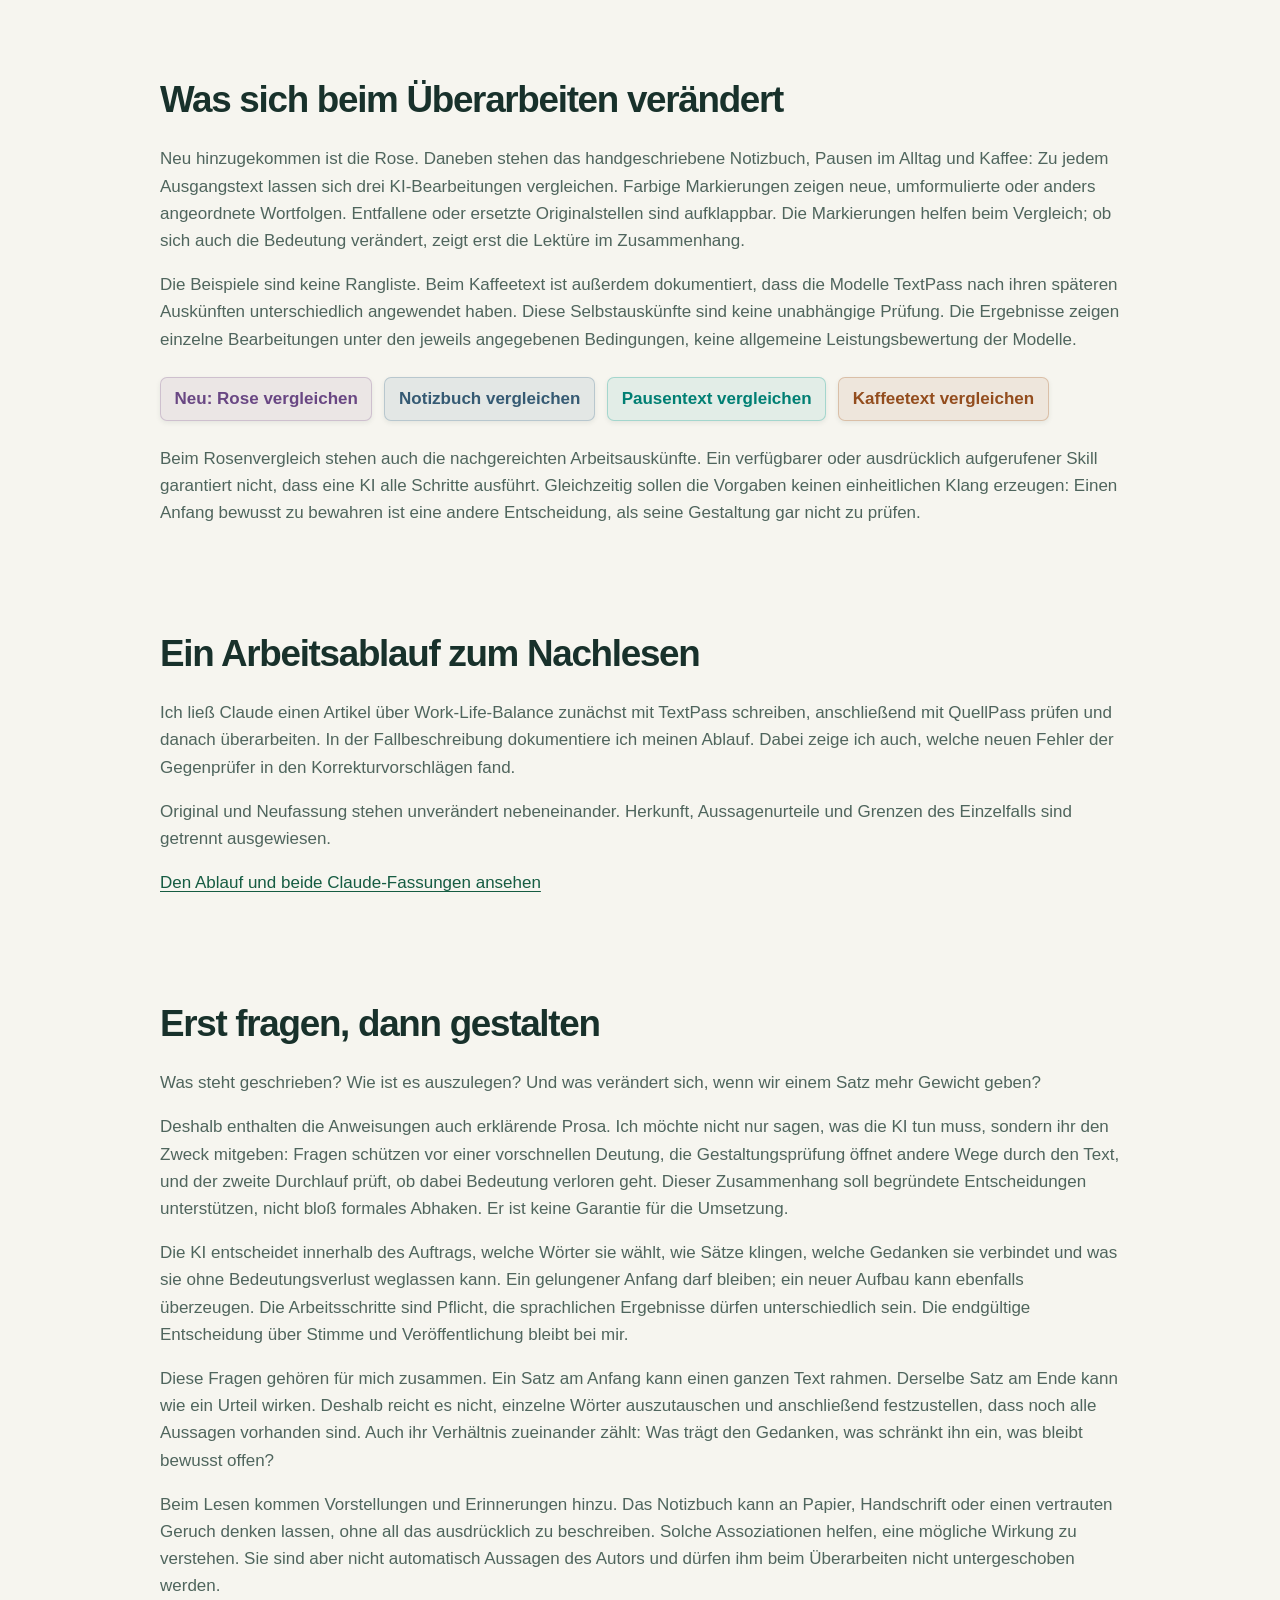
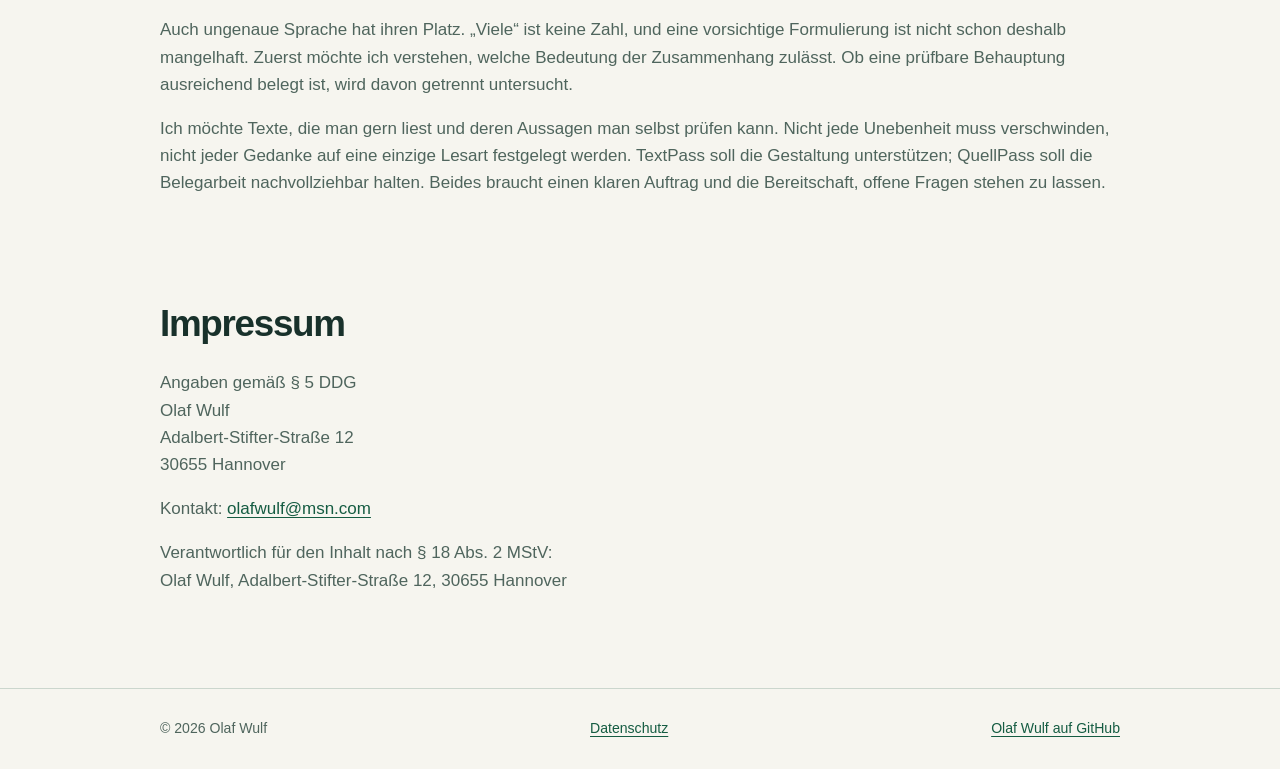
==== commit cdb363dd: "Publish Work-Life-Balance case study and website privacy page" ====
--- a/index.html
+++ b/index.html
@@ -76,7 +76,9 @@
           <a href="#projekte">Projekte</a>
           <a href="#ansatz">Ansatz</a>
           <a href="#vergleich-titel">Textvergleiche</a>
+          <a href="#fallstudie-titel">Arbeitsablauf</a>
           <a href="#impressum">Impressum</a>
+          <a href="datenschutz.html">Datenschutz</a>
           <a href="https://github.com/olwulf-commits">GitHub-Profil</a>
         </nav>
       </div>
@@ -100,6 +102,7 @@
             <p>Eine unabhängige Gegenfrage soll auch dort suchen, wo die erste Recherche nicht hingesehen hat. Nicht zugängliche Quellen bleiben Kandidaten. Ungeklärtes wird als ungeklärt festgehalten, statt es durch einen weiteren Link scheinbar zu lösen. Das Verfahren verspricht keine endgültige Wahrheit; es soll nachvollziehbar machen, was einen Befund trägt und wo seine Grenzen liegen.</p>
             <p><a href="https://github.com/olwulf-commits/quellpass">QuellPass-Repository auf GitHub</a></p>
             <p><a href="https://github.com/olwulf-commits/quellpass/blob/main/FALLSTUDIE_BARGELD.md#der-tod-des-bargelds">Der Tod des Bargelds – Artikel und Fallbeschreibung</a></p>
+            <p><a href="worklife-fallstudie.html">Work-Life-Balance – den dokumentierten Prüfablauf ansehen</a></p>
           </article>
           <article class="card">
             <span class="step">Sprache und Gestaltung</span>
@@ -125,6 +128,13 @@
         <p class="note">Beim Rosenvergleich stehen auch die nachgereichten Arbeitsauskünfte. Ein verfügbarer oder ausdrücklich aufgerufener Skill garantiert nicht, dass eine KI alle Schritte ausführt. Gleichzeitig sollen die Vorgaben keinen einheitlichen Klang erzeugen: Einen Anfang bewusst zu bewahren ist eine andere Entscheidung, als seine Gestaltung gar nicht zu prüfen.</p>
       </section>
 
+      <section class="wrap" aria-labelledby="fallstudie-titel">
+        <h2 id="fallstudie-titel">Ein Arbeitsablauf zum Nachlesen</h2>
+        <p class="note">Ich ließ Claude einen Artikel über Work-Life-Balance zunächst mit TextPass schreiben, anschließend mit QuellPass prüfen und danach überarbeiten. In der Fallbeschreibung dokumentiere ich meinen Ablauf. Dabei zeige ich auch, welche neuen Fehler der Gegenprüfer in den Korrekturvorschlägen fand.</p>
+        <p class="note">Original und Neufassung stehen unverändert nebeneinander. Herkunft, Aussagenurteile und Grenzen des Einzelfalls sind getrennt ausgewiesen.</p>
+        <p><a href="worklife-fallstudie.html">Den Ablauf und beide Claude-Fassungen ansehen</a></p>
+      </section>
+
       <section id="ansatz" class="wrap" aria-labelledby="ansatz-titel">
         <h2 id="ansatz-titel">Erst fragen, dann gestalten</h2>
         <p class="note">Was steht geschrieben? Wie ist es auszulegen? Und was verändert sich, wenn wir einem Satz mehr Gewicht geben?</p>
@@ -147,6 +157,7 @@
     <footer>
       <div class="wrap foot">
         <span>© 2026 Olaf Wulf</span>
+        <a href="datenschutz.html">Datenschutz</a>
         <a href="https://github.com/olwulf-commits">Olaf Wulf auf GitHub</a>
       </div>
     </footer>
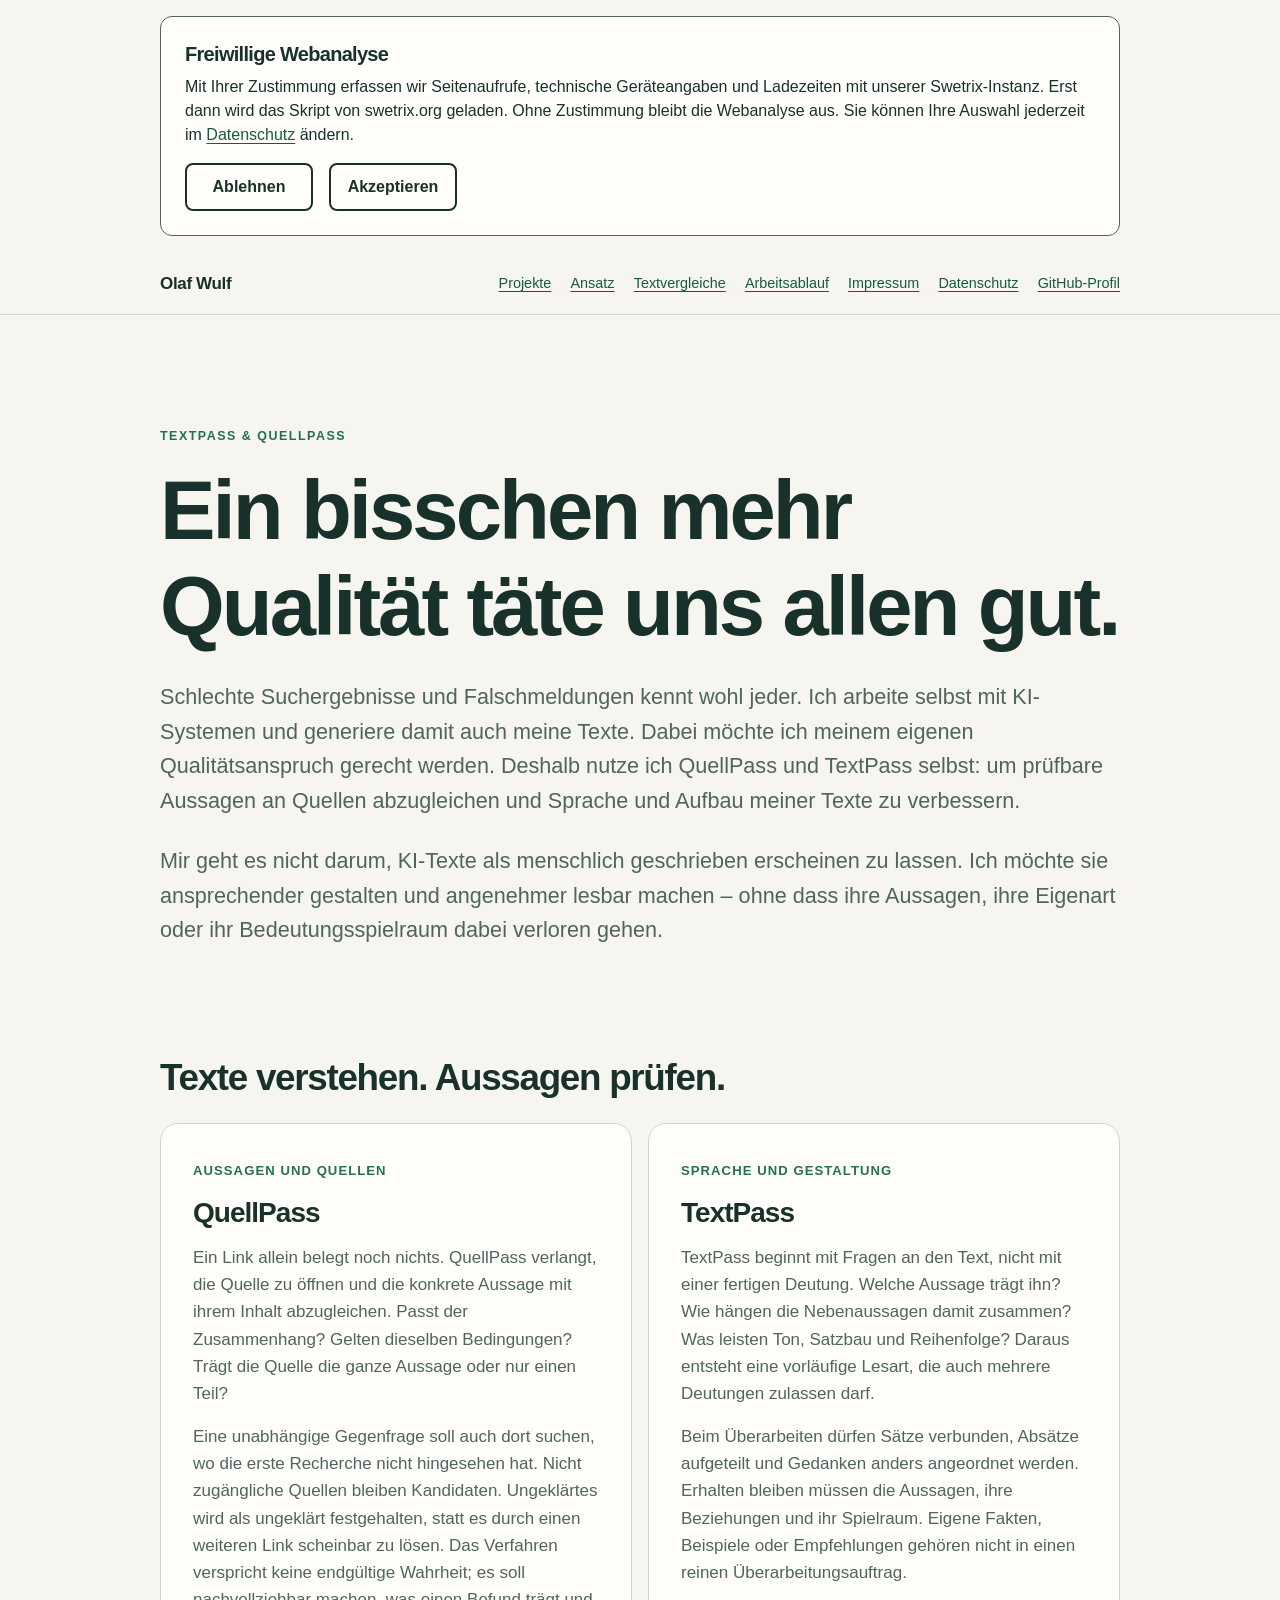
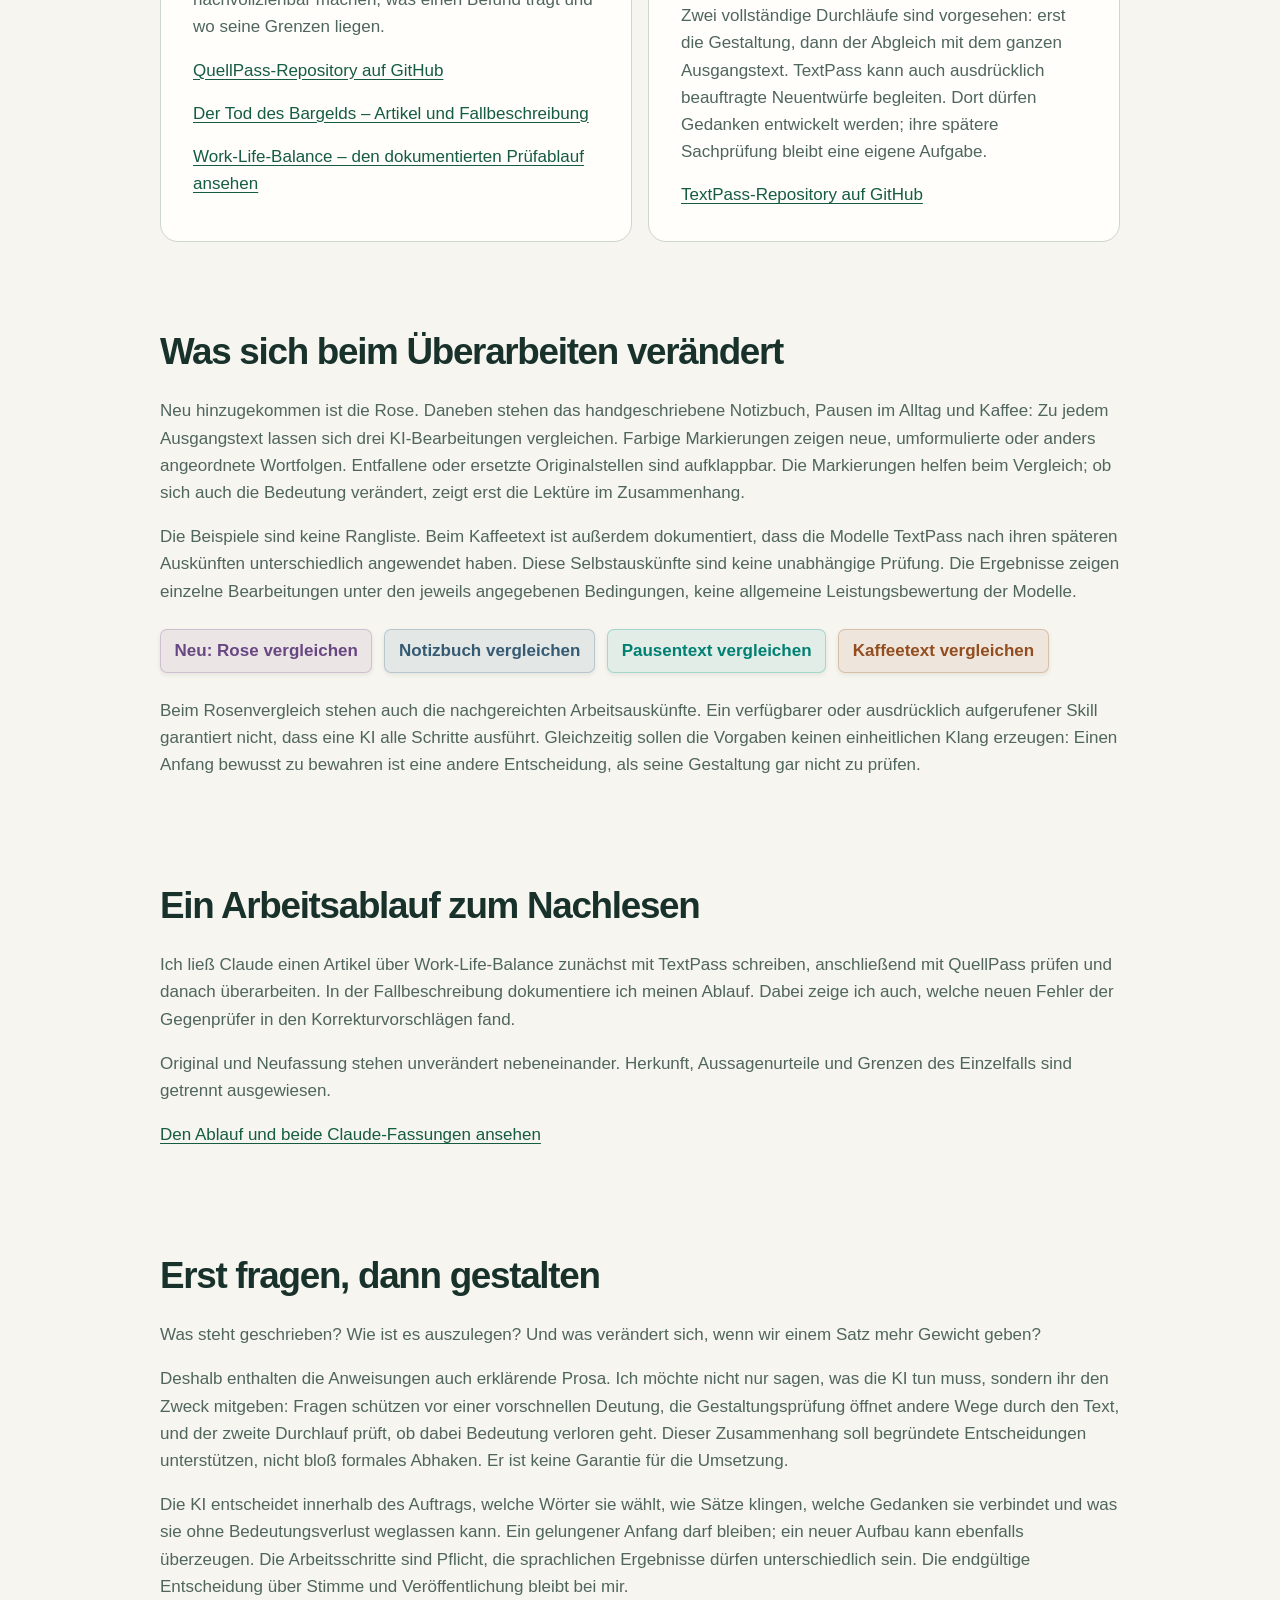
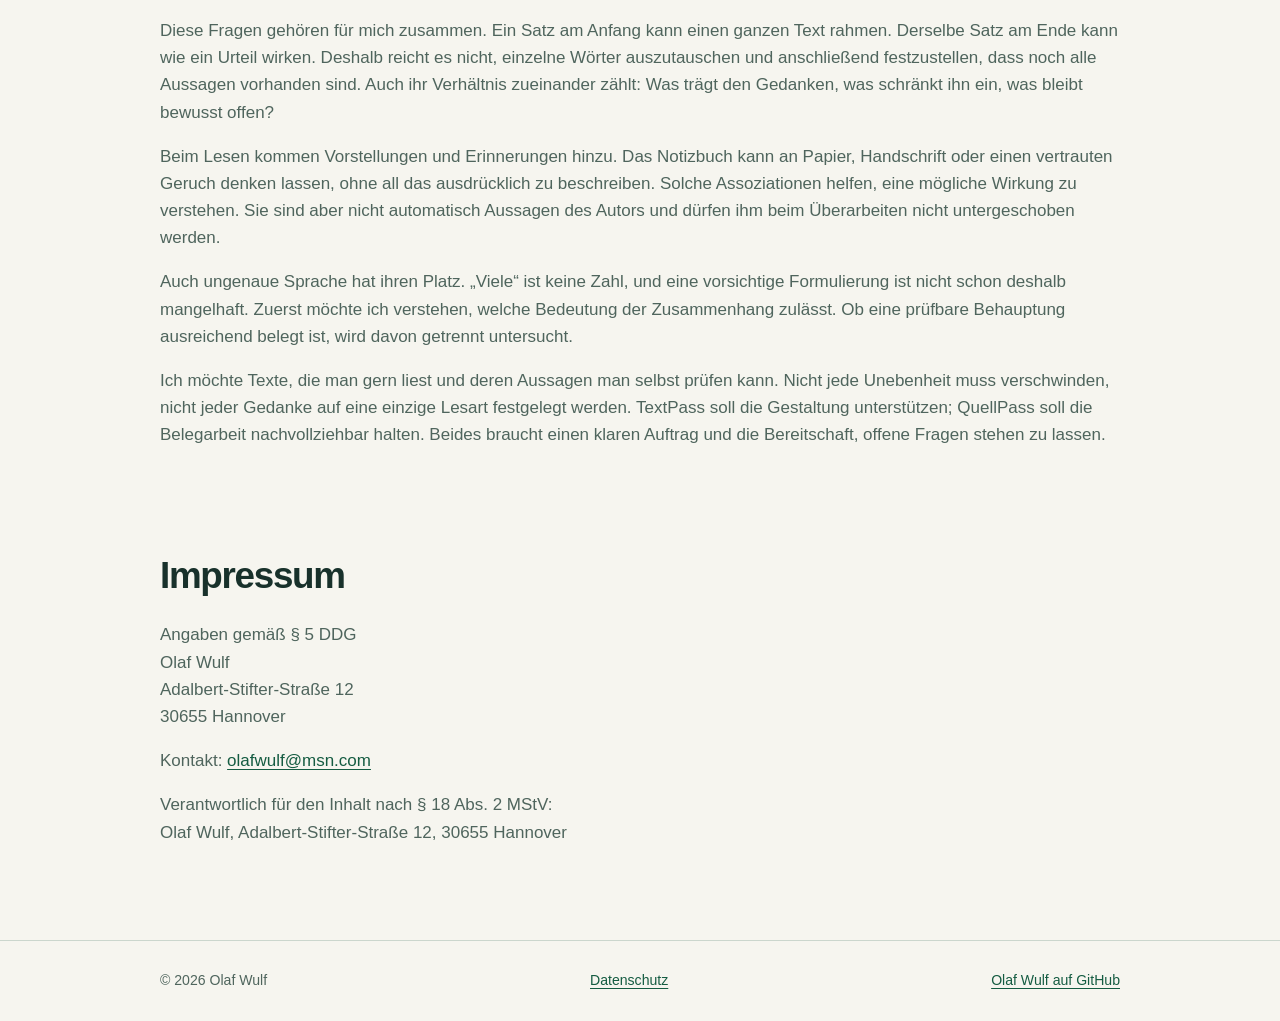
==== commit f53319ed: "Add consent-gated Swetrix analytics to public HTML pages" ====
--- a/index.html
+++ b/index.html
@@ -6,6 +6,19 @@
     <meta name="description" content="TextPass und QuellPass von Olaf Wulf: Texte durch Fragen verstehen, Sprache und Aufbau gestalten, Aussagen an Originalquellen prüfen.">
     <meta name="author" content="Olaf Wulf">
     <title>TextPass &amp; QuellPass — Olaf Wulf</title>
+    <link rel="canonical" href="https://olwulf-commits.github.io/">
+    <meta property="og:type" content="website">
+    <meta property="og:locale" content="de_DE">
+    <meta property="og:site_name" content="Olaf Wulf">
+    <meta property="og:title" content="TextPass &amp; QuellPass — Olaf Wulf">
+    <meta property="og:description" content="TextPass und QuellPass von Olaf Wulf: Texte durch Fragen verstehen, Sprache und Aufbau gestalten, Aussagen an Originalquellen prüfen.">
+    <meta property="og:url" content="https://olwulf-commits.github.io/">
+    <meta property="og:image" content="https://olwulf-commits.github.io/og-image.png">
+    <meta property="og:image:width" content="1200">
+    <meta property="og:image:height" content="630">
+    <meta property="og:image:alt" content="TextPass und QuellPass – Olaf Wulf">
+    <meta name="twitter:card" content="summary_large_image">
+    <script type="application/ld+json">{"@context": "https://schema.org", "@graph": [{"@type": "Person", "@id": "https://olwulf-commits.github.io/#person", "name": "Olaf Wulf", "url": "https://olwulf-commits.github.io/", "sameAs": ["https://github.com/olwulf-commits"]}, {"@type": "SoftwareApplication", "name": "QuellPass", "applicationCategory": "DeveloperApplication", "url": "https://github.com/olwulf-commits/quellpass", "author": {"@id": "https://olwulf-commits.github.io/#person"}, "isAccessibleForFree": true, "inLanguage": "de"}, {"@type": "SoftwareApplication", "name": "TextPass", "applicationCategory": "DeveloperApplication", "url": "https://github.com/olwulf-commits/textpass", "author": {"@id": "https://olwulf-commits.github.io/#person"}, "isAccessibleForFree": true, "inLanguage": "de"}]}</script>
     <style>
       :root {
         color-scheme: light;
@@ -67,8 +80,15 @@
       }
       @media (prefers-reduced-motion: reduce) { html { scroll-behavior: auto; } }
     </style>
-  </head>
+  <link rel="stylesheet" href="analytics-consent.css"><script src="analytics-consent.js" defer></script></head>
   <body>
+<section id="analytics-choice" aria-labelledby="analytics-choice-title" hidden>
+<h2 id="analytics-choice-title">Freiwillige Webanalyse</h2>
+<p>Mit Ihrer Zustimmung erfassen wir Seitenaufrufe, technische Geräteangaben und Ladezeiten mit unserer Swetrix-Instanz. Erst dann wird das Skript von swetrix.org geladen. Ohne Zustimmung bleibt die Webanalyse aus. Sie können Ihre Auswahl jederzeit im <a href="datenschutz.html#analytics-choice">Datenschutz</a> ändern.</p>
+<p id="analytics-status" aria-live="polite"></p>
+<div class="qp-actions"><button type="button" data-analytics-choice="denied">Ablehnen</button><button type="button" data-analytics-choice="granted">Akzeptieren</button></div>
+</section>
+
     <header>
       <div class="wrap nav">
         <a class="brand" href="#start">Olaf Wulf</a>
--- a/analytics-consent.css
+++ b/analytics-consent.css
@@ -0,0 +1,11 @@
+#analytics-choice[hidden] { display: none; }
+#analytics-choice { box-sizing: border-box; width: min(960px, calc(100% - 32px)); margin: 16px auto; padding: 24px; color: #18312b; background: #fffefa; border: 1px solid #4f655d; border-radius: 12px; font: 16px/1.5 -apple-system, BlinkMacSystemFont, "Segoe UI", sans-serif; overflow-wrap: anywhere; }
+#analytics-choice h2 { margin: 0 0 8px; font-size: 20px; line-height: 1.3; }
+#analytics-choice p { margin: 8px 0 16px; }
+#analytics-choice a { color: #155c42; text-decoration: underline; }
+#analytics-choice .qp-actions { display: flex; flex-wrap: wrap; gap: 16px; }
+#analytics-choice button { box-sizing: border-box; min-width: 128px; min-height: 48px; padding: 8px 16px; border: 2px solid #18312b; border-radius: 8px; color: #18312b; background: #fffefa; font: inherit; font-weight: 600; cursor: pointer; }
+#analytics-choice button:hover { background: #e4ede7; }
+#analytics-choice button:active { background: #d4e3da; }
+#analytics-choice button:focus-visible, #analytics-choice a:focus-visible { outline: 3px solid #155c42; outline-offset: 4px; }
+@media (max-width: 375px) { #analytics-choice { padding: 16px; } #analytics-choice button { flex: 1 1 100%; } }
